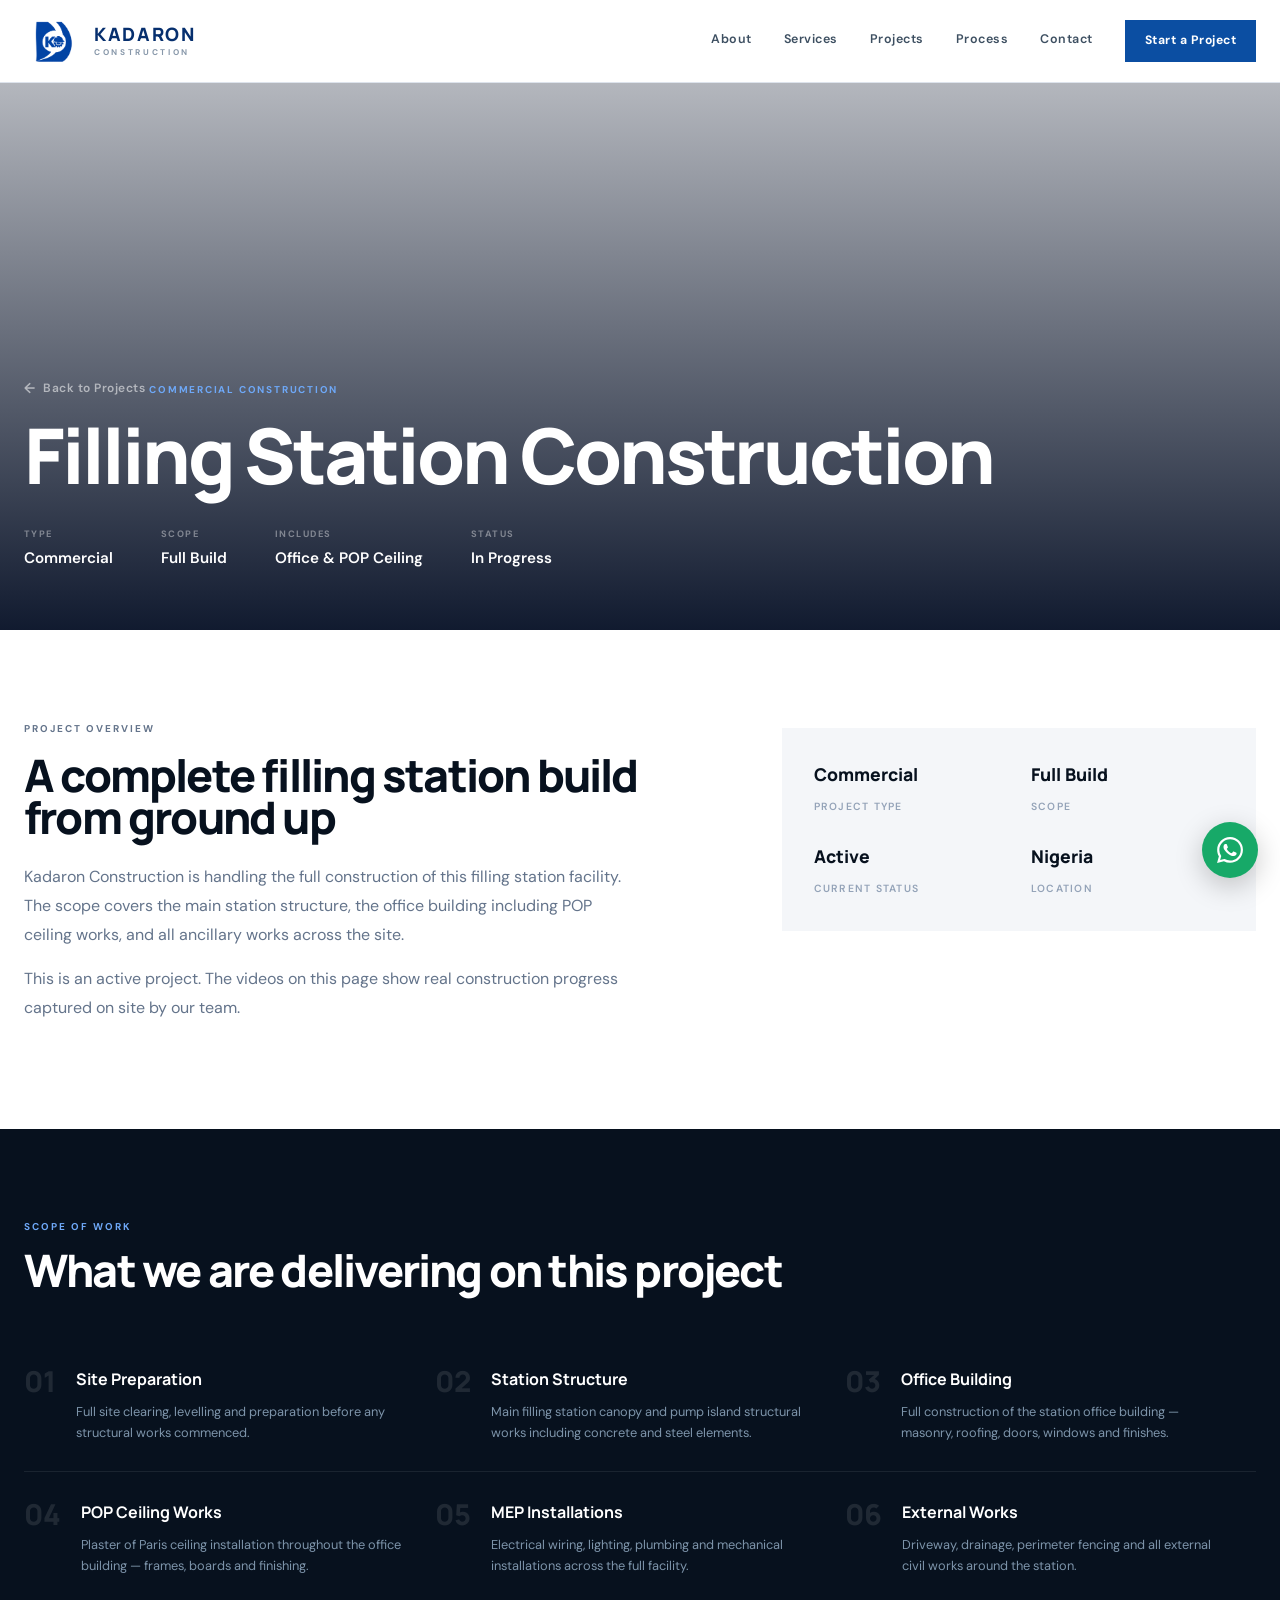
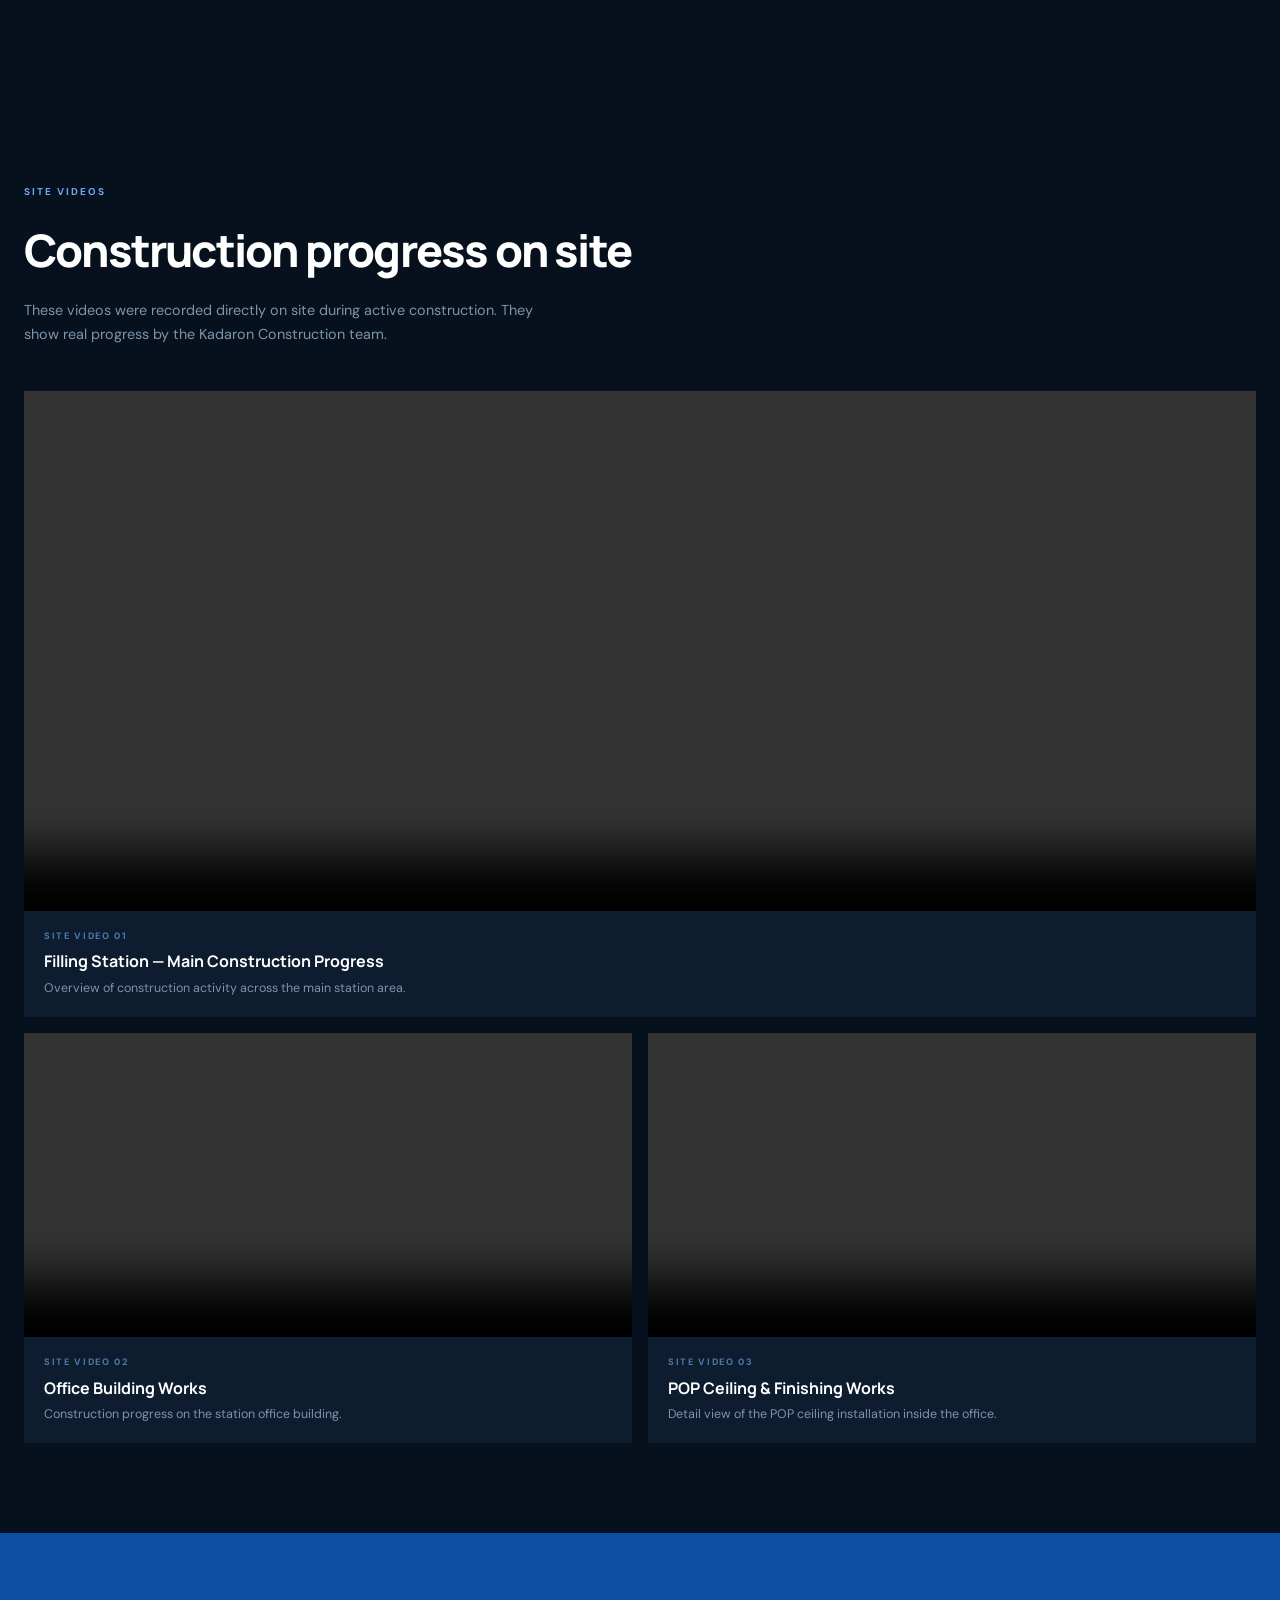
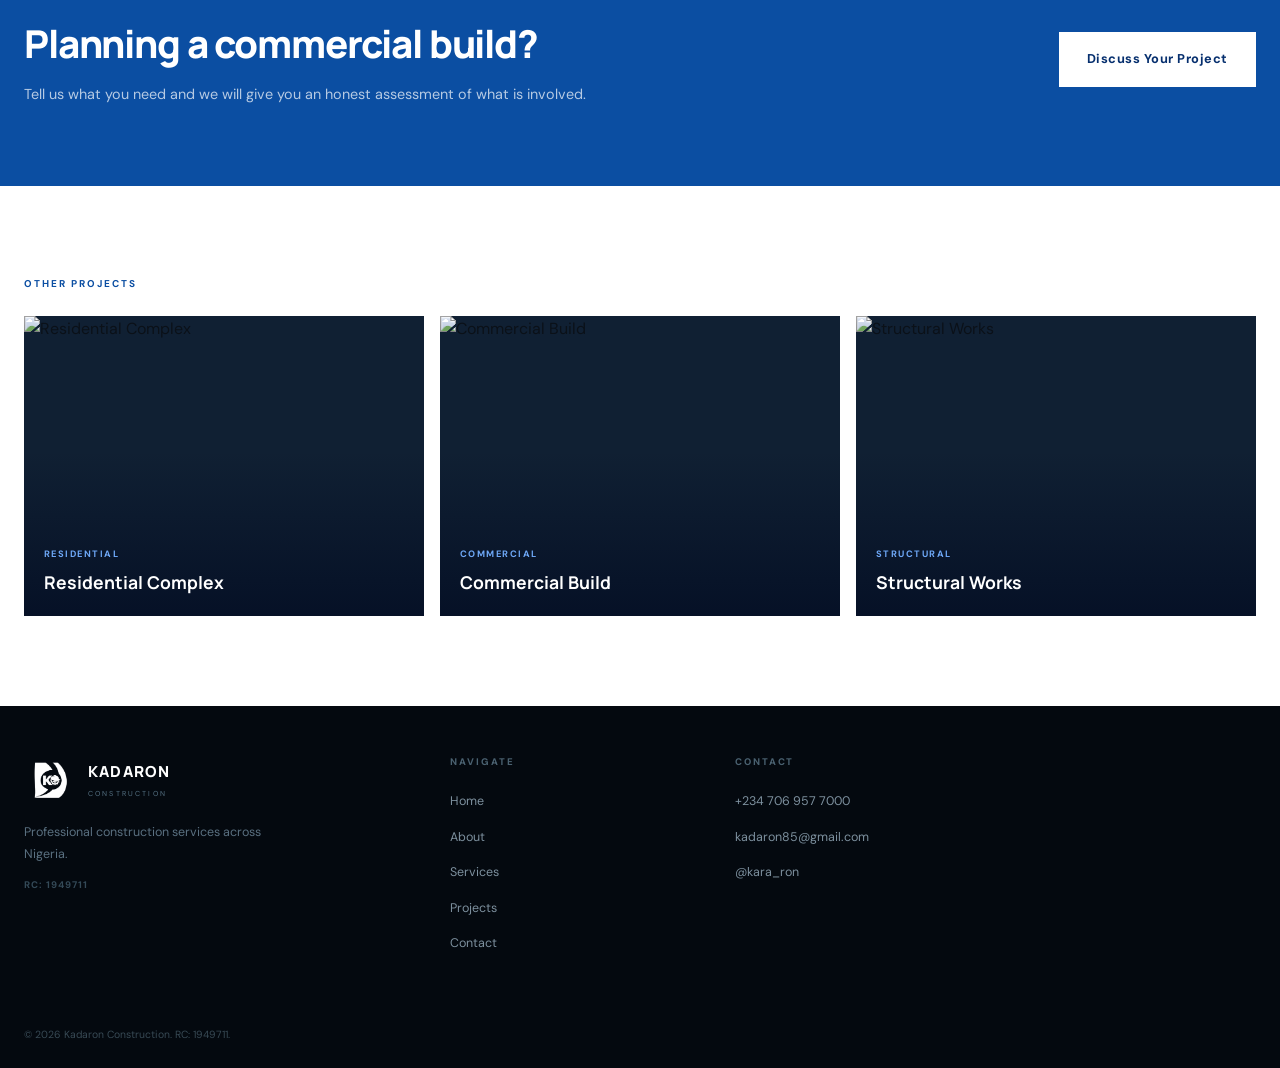
==== project-filling-station.html @ 8bddf867 "Add filling station project page with video gallery" ====
<!DOCTYPE html>
<html lang="en">
<head>
  <meta charset="utf-8">
  <meta name="viewport" content="width=device-width,initial-scale=1">
  <title>Filling Station Construction | Kadaron Construction</title>
  <meta name="description" content="Filling station construction project by Kadaron Construction — POP ceiling, office building and station works in Nigeria.">
  <link rel="icon" href="assets/images/kadaron-logo-tight.png" type="image/png">
  <link rel="preconnect" href="https://fonts.googleapis.com">
  <link rel="preconnect" href="https://fonts.gstatic.com" crossorigin>
  <link href="https://fonts.googleapis.com/css2?family=DM+Sans:wght@400;500;600;700&family=Manrope:wght@500;600;700;800&display=swap" rel="stylesheet">
  <link rel="stylesheet" href="css/style.css">
  <link rel="stylesheet" href="css/project.css">
  <style>
    /* Video grid */
    .video-section{padding:90px 0;background:#07111e}
    .video-section__title{font-family:"Manrope",sans-serif;font-size:clamp(2rem,3.5vw,3rem);font-weight:800;letter-spacing:-.04em;color:#fff;margin-bottom:12px}
    .video-section__sub{color:#7d94aa;font-size:.9rem;line-height:1.7;margin-bottom:44px;max-width:52ch}
    .video-grid{display:grid;grid-template-columns:1fr 1fr;gap:16px}
    .video-card{background:#0d1c2e;overflow:hidden}
    .video-card--featured{grid-column:1/-1}
    .video-card video{width:100%;display:block;max-height:520px;object-fit:cover;background:#000}
    .video-card__info{padding:18px 20px}
    .video-card__num{font-size:.58rem;font-weight:700;letter-spacing:.18em;color:#4f7aad;text-transform:uppercase;margin-bottom:6px}
    .video-card__title{font-family:"Manrope",sans-serif;font-size:1rem;font-weight:700;color:#fff}
    .video-card__desc{font-size:.78rem;color:#7d94aa;margin-top:4px;line-height:1.6}
    @media(max-width:768px){
      .video-grid{grid-template-columns:1fr}
      .video-card--featured{grid-column:auto}
    }
  </style>
</head>
<body>

<header class="site-header" id="siteHeader">
  <nav class="nav shell">
    <a class="brand" href="index.html" aria-label="Kadaron Construction home">
      <img src="assets/images/kadaron-logo-tight.png" alt="Kadaron Construction" class="brand__mark">
      <div class="brand__text">
        <span class="brand__name">KADARON</span>
        <span class="brand__sub">Construction</span>
      </div>
    </a>
    <div class="nav__links">
      <a href="index.html#about">About</a>
      <a href="index.html#services">Services</a>
      <a href="index.html#projects">Projects</a>
      <a href="index.html#process">Process</a>
      <a href="index.html#contact">Contact</a>
    </div>
    <a class="nav__cta" href="index.html#contact">Start a Project</a>
    <button class="hamburger" id="hamburger" aria-label="Open menu" aria-expanded="false" aria-controls="mobileNav">
      <span></span><span></span><span></span>
    </button>
  </nav>
</header>

<nav class="mobile-nav" id="mobileNav" aria-hidden="true">
  <a href="index.html#about">About</a>
  <a href="index.html#services">Services</a>
  <a href="index.html#projects">Projects</a>
  <a href="index.html#process">Process</a>
  <a href="index.html#contact">Contact</a>
  <a href="index.html#contact">Start a Project</a>
</nav>

<main>

  <!-- HERO -->
  <section class="proj-hero">
    <div class="proj-hero__bg">
      <video autoplay muted loop playsinline style="width:100%;height:100%;object-fit:cover">
        <source src="assets/videos/filling-station-1.mp4" type="video/mp4">
      </video>
      <div class="proj-hero__overlay"></div>
    </div>
    <div class="shell proj-hero__content">
      <a href="index.html#projects" class="proj-back">Back to Projects</a>
      <span class="proj-cat">Commercial Construction</span>
      <h1>Filling Station Construction</h1>
      <div class="proj-meta">
        <div><span>Type</span><strong>Commercial</strong></div>
        <div><span>Scope</span><strong>Full Build</strong></div>
        <div><span>Includes</span><strong>Office & POP Ceiling</strong></div>
        <div><span>Status</span><strong>In Progress</strong></div>
      </div>
    </div>
  </section>

  <!-- OVERVIEW -->
  <section class="proj-section">
    <div class="shell proj-overview">
      <div class="proj-overview__text">
        <p class="proj-label">Project Overview</p>
        <h2>A complete filling station build from ground up</h2>
        <p>Kadaron Construction is handling the full construction of this filling station facility. The scope covers the main station structure, the office building including POP ceiling works, and all ancillary works across the site.</p>
        <p>This is an active project. The videos on this page show real construction progress captured on site by our team.</p>
      </div>
      <div class="proj-overview__stats">
        <div class="proj-stat"><strong>Commercial</strong><span>Project Type</span></div>
        <div class="proj-stat"><strong>Full Build</strong><span>Scope</span></div>
        <div class="proj-stat"><strong>Active</strong><span>Current Status</span></div>
        <div class="proj-stat"><strong>Nigeria</strong><span>Location</span></div>
      </div>
    </div>
  </section>

  <!-- SCOPE -->
  <section class="proj-section proj-section--dark">
    <div class="shell">
      <p class="proj-label proj-label--light">Scope of Work</p>
      <h2 class="proj-scope__title">What we are delivering on this project</h2>
      <div class="proj-scope__grid">
        <div class="proj-scope__item">
          <span>01</span>
          <div>
            <h3>Site Preparation</h3>
            <p>Full site clearing, levelling and preparation before any structural works commenced.</p>
          </div>
        </div>
        <div class="proj-scope__item">
          <span>02</span>
          <div>
            <h3>Station Structure</h3>
            <p>Main filling station canopy and pump island structural works including concrete and steel elements.</p>
          </div>
        </div>
        <div class="proj-scope__item">
          <span>03</span>
          <div>
            <h3>Office Building</h3>
            <p>Full construction of the station office building — masonry, roofing, doors, windows and finishes.</p>
          </div>
        </div>
        <div class="proj-scope__item">
          <span>04</span>
          <div>
            <h3>POP Ceiling Works</h3>
            <p>Plaster of Paris ceiling installation throughout the office building — frames, boards and finishing.</p>
          </div>
        </div>
        <div class="proj-scope__item">
          <span>05</span>
          <div>
            <h3>MEP Installations</h3>
            <p>Electrical wiring, lighting, plumbing and mechanical installations across the full facility.</p>
          </div>
        </div>
        <div class="proj-scope__item">
          <span>06</span>
          <div>
            <h3>External Works</h3>
            <p>Driveway, drainage, perimeter fencing and all external civil works around the station.</p>
          </div>
        </div>
      </div>
    </div>
  </section>

  <!-- VIDEOS -->
  <section class="video-section">
    <div class="shell">
      <p class="proj-label proj-label--light">Site Videos</p>
      <h2 class="video-section__title">Construction progress on site</h2>
      <p class="video-section__sub">These videos were recorded directly on site during active construction. They show real progress by the Kadaron Construction team.</p>
      <div class="video-grid">

        <!-- VIDEO 1 — Featured -->
        <div class="video-card video-card--featured">
          <video controls preload="metadata" poster="">
            <source src="assets/videos/filling-station-2.mp4" type="video/mp4">
            Your browser does not support video playback.
          </video>
          <div class="video-card__info">
            <div class="video-card__num">Site Video 01</div>
            <div class="video-card__title">Filling Station — Main Construction Progress</div>
            <div class="video-card__desc">Overview of construction activity across the main station area.</div>
          </div>
        </div>

        <!-- VIDEO 2 -->
        <div class="video-card">
          <video controls preload="metadata">
            <source src="assets/videos/filling-station-3.mp4" type="video/mp4">
            Your browser does not support video playback.
          </video>
          <div class="video-card__info">
            <div class="video-card__num">Site Video 02</div>
            <div class="video-card__title">Office Building Works</div>
            <div class="video-card__desc">Construction progress on the station office building.</div>
          </div>
        </div>

        <!-- VIDEO 3 -->
        <div class="video-card">
          <video controls preload="metadata">
            <source src="assets/videos/filling-station-1.mp4" type="video/mp4">
            Your browser does not support video playback.
          </video>
          <div class="video-card__info">
            <div class="video-card__num">Site Video 03</div>
            <div class="video-card__title">POP Ceiling & Finishing Works</div>
            <div class="video-card__desc">Detail view of the POP ceiling installation inside the office.</div>
          </div>
        </div>

      </div>
    </div>
  </section>

  <!-- CTA -->
  <section class="proj-cta">
    <div class="shell proj-cta__inner">
      <div>
        <h2>Planning a commercial build?</h2>
        <p>Tell us what you need and we will give you an honest assessment of what is involved.</p>
      </div>
      <a href="index.html#contact" class="btn-primary">Discuss Your Project</a>
    </div>
  </section>

  <!-- OTHER PROJECTS -->
  <section class="proj-section">
    <div class="shell">
      <p class="proj-label">Other Projects</p>
      <div class="proj-other">
        <a href="project-residential.html" class="proj-other__card">
          <img src="https://images.unsplash.com/photo-1580587771525-78b9dba3b914?auto=format&fit=crop&w=600&q=80" alt="Residential Complex">
          <div class="proj-other__info"><span>Residential</span><h3>Residential Complex</h3></div>
        </a>
        <a href="project-commercial.html" class="proj-other__card">
          <img src="https://images.unsplash.com/photo-1486325212027-8081e485255e?auto=format&fit=crop&w=600&q=80" alt="Commercial Build">
          <div class="proj-other__info"><span>Commercial</span><h3>Commercial Build</h3></div>
        </a>
        <a href="project-structural.html" class="proj-other__card">
          <img src="https://images.unsplash.com/photo-1558618666-fcd25c85cd64?auto=format&fit=crop&w=600&q=80" alt="Structural Works">
          <div class="proj-other__info"><span>Structural</span><h3>Structural Works</h3></div>
        </a>
      </div>
    </div>
  </section>

</main>

<footer class="footer">
  <div class="shell">
    <div class="footer__grid">
      <div>
        <div class="footer__brand">
          <img src="assets/images/kadaron-logo-tight.png" alt="Kadaron Construction">
          <div><div class="footer__brand-name">KADARON</div><div class="footer__brand-sub">Construction</div></div>
        </div>
        <p class="footer__desc">Professional construction services across Nigeria.</p>
        <p class="footer__reg">RC: 1949711</p>
      </div>
      <div class="footer__col"><h4>Navigate</h4><ul>
        <li><a href="index.html">Home</a></li>
        <li><a href="index.html#about">About</a></li>
        <li><a href="index.html#services">Services</a></li>
        <li><a href="index.html#projects">Projects</a></li>
        <li><a href="index.html#contact">Contact</a></li>
      </ul></div>
      <div class="footer__col"><h4>Contact</h4><ul>
        <li><a href="tel:+2347069577000">+234 706 957 7000</a></li>
        <li><a href="mailto:kadaron85@gmail.com">kadaron85@gmail.com</a></li>
        <li><a href="https://instagram.com/kara_ron" target="_blank" rel="noopener">@kara_ron</a></li>
      </ul></div>
    </div>
    <div class="footer__bottom">
      <p class="footer__copy">© <span id="yr"></span> Kadaron Construction. RC: 1949711.</p>
    </div>
  </div>
</footer>

<a class="wa-btn" href="https://wa.me/2347069577000" target="_blank" rel="noopener" aria-label="Chat on WhatsApp">
  <svg viewBox="0 0 24 24" xmlns="http://www.w3.org/2000/svg"><path d="M17.472 14.382c-.297-.149-1.758-.867-2.03-.967-.273-.099-.471-.148-.67.15-.197.297-.767.966-.94 1.164-.173.199-.347.223-.644.075-.297-.15-1.255-.463-2.39-1.475-.883-.788-1.48-1.761-1.653-2.059-.173-.297-.018-.458.13-.606.134-.133.298-.347.446-.52.149-.174.198-.298.298-.497.099-.198.05-.371-.025-.52-.075-.149-.669-1.612-.916-2.207-.242-.579-.487-.5-.669-.51-.173-.008-.371-.01-.57-.01-.198 0-.52.074-.792.372-.272.297-1.04 1.016-1.04 2.479 0 1.462 1.065 2.875 1.213 3.074.149.198 2.096 3.2 5.077 4.487.709.306 1.262.489 1.694.625.712.227 1.36.195 1.871.118.571-.085 1.758-.719 2.006-1.413.248-.694.248-1.289.173-1.413-.074-.124-.272-.198-.57-.347m-5.421 7.403h-.004a9.87 9.87 0 01-5.031-1.378l-.361-.214-3.741.982.998-3.648-.235-.374a9.86 9.86 0 01-1.51-5.26c.001-5.45 4.436-9.884 9.888-9.884 2.64 0 5.122 1.03 6.988 2.898a9.825 9.825 0 012.893 6.994c-.003 5.45-4.437 9.884-9.885 9.884m8.413-18.297A11.815 11.815 0 0012.05 0C5.495 0 .16 5.335.157 11.892c0 2.096.547 4.142 1.588 5.945L.057 24l6.305-1.654a11.882 11.882 0 005.683 1.448h.005c6.554 0 11.89-5.335 11.893-11.893a11.821 11.821 0 00-3.48-8.413Z"/></svg>
</a>

<script src="js/main.js"></script>
</body>
</html>
---- css/style.css ----
/* KADARON CONSTRUCTION — PREMIUM REDESIGN */
:root{
  --blue:#0b4ea2;--blue-dk:#062f6e;--blue-lt:#e8f0fc;
  --ink:#07111e;--white:#fff;--paper:#f4f6f9;--muted:#64748b;
  --line:#dde3ec;--max:1280px;--ease:cubic-bezier(.16,1,.3,1)
}
*{box-sizing:border-box;margin:0;padding:0}
html{scroll-behavior:smooth;font-size:16px}
body{background:var(--white);color:var(--ink);font-family:"DM Sans",system-ui,sans-serif;line-height:1.6;overflow-x:hidden}
body.menu-open{overflow:hidden}
a{color:inherit;text-decoration:none}
img{display:block;max-width:100%;height:auto}
button{cursor:pointer;border:0;background:none;font:inherit}
.shell{width:min(calc(100% - 48px),var(--max));margin-inline:auto}

/* SKIP LINK */
.skip-link{position:fixed;left:16px;top:-60px;background:var(--blue);color:#fff;padding:10px 16px;z-index:999;font-size:.8rem;font-weight:700}
.skip-link:focus{top:16px}

/* ═══════════════════════════════════════════
   NAV — always solid white, never transparent
═══════════════════════════════════════════ */
.site-header{position:fixed;inset:0 0 auto;z-index:100;background:#fff;border-bottom:1px solid var(--line);transition:box-shadow .3s}
.site-header.scrolled{box-shadow:0 4px 24px rgba(7,17,30,.1);border-bottom-color:transparent}
.nav{height:82px;display:flex;align-items:center;justify-content:space-between;gap:32px}
.brand{display:flex;align-items:center;gap:12px;flex-shrink:0}
.brand__mark{width:58px;height:58px;object-fit:contain;flex-shrink:0;display:block}
.brand__text{display:flex;flex-direction:column;line-height:1}
.brand__name{font-family:"Manrope",sans-serif;font-weight:800;font-size:1.15rem;letter-spacing:.09em;color:#062f6e}
.brand__sub{font-size:.52rem;font-weight:700;letter-spacing:.32em;color:#8898aa;margin-top:5px;text-transform:uppercase}
.nav__links{display:flex;align-items:center;gap:32px;margin-left:auto}
.nav__links a{font-size:.78rem;font-weight:600;letter-spacing:.04em;color:#3d4f61;transition:.2s;position:relative;padding-bottom:2px}
.nav__links a::after{content:'';position:absolute;bottom:-1px;left:0;right:0;height:2px;background:var(--blue);transform:scaleX(0);transform-origin:left;transition:.25s}
.nav__links a:hover{color:var(--blue)}
.nav__links a:hover::after{transform:scaleX(1)}
.nav__cta{background:var(--blue);color:#fff;padding:11px 20px;font-size:.76rem;font-weight:700;letter-spacing:.04em;transition:.25s;flex-shrink:0;white-space:nowrap}
.nav__cta:hover{background:var(--blue-dk);transform:translateY(-2px)}
.hamburger{display:none;flex-direction:column;gap:5px;padding:6px}
.hamburger span{display:block;width:22px;height:2px;background:var(--ink);border-radius:2px;transition:.3s}
/* Mobile nav */
.mobile-nav{position:fixed;inset:76px 0 0;background:#fff;z-index:99;display:flex;flex-direction:column;padding:28px 24px;gap:0;transform:translateX(100%);transition:.4s var(--ease)}
.mobile-nav.open{transform:none}
.mobile-nav a{padding:18px 0;font-family:"Manrope",sans-serif;font-size:1.2rem;font-weight:700;color:var(--ink)}
.mobile-nav a:last-child{border:0;margin-top:24px;background:var(--blue);color:#fff;padding:16px;text-align:center;font-size:.9rem}

/* ═══════════════════════════════════════════
   HERO — full-bleed dark photo, dramatic
═══════════════════════════════════════════ */
.hero{position:relative;min-height:100svh;display:grid;align-items:center;overflow:hidden;padding-top:76px}
.hero__bg{position:absolute;inset:0;z-index:0}
.hero__bg img{width:100%;height:100%;object-fit:cover;object-position:center 30%}
.hero__bg::after{content:'';position:absolute;inset:0;background:linear-gradient(105deg,rgba(4,14,36,.88) 0%,rgba(4,14,36,.7) 45%,rgba(4,14,36,.35) 100%)}
.hero__content{position:relative;z-index:2;display:grid;grid-template-columns:1fr 420px;gap:60px;align-items:center;padding:60px 0 70px}
.hero__tag{margin-bottom:28px}

.hero__tag em{font-style:normal;font-size:.65rem;font-weight:700;letter-spacing:.2em;color:rgba(255,255,255,.55);text-transform:uppercase}
.hero h1{font-family:"Manrope",sans-serif;font-size:clamp(3.6rem,6.5vw,7rem);font-weight:800;line-height:.9;letter-spacing:-.04em;color:#fff;margin-bottom:28px}
.hero h1 em{font-style:normal;color:#6ea8f7}
.hero__lead{font-size:1.05rem;line-height:1.75;color:rgba(255,255,255,.72);max-width:520px;margin-bottom:40px}
.hero__btns{display:flex;align-items:center;gap:20px;flex-wrap:wrap}
.btn-primary{display:inline-flex;align-items:center;gap:12px;background:var(--blue);color:#fff;padding:15px 26px;font-size:.8rem;font-weight:700;letter-spacing:.04em;transition:.25s}
.btn-primary:hover{background:var(--blue-dk);transform:translateY(-2px)}
.btn-ghost{display:inline-flex;align-items:center;gap:10px;color:rgba(255,255,255,.8);font-size:.78rem;font-weight:600;padding-bottom:3px;border-bottom:1px solid rgba(255,255,255,.3);transition:.25s}
.btn-ghost:hover{color:#fff;border-color:#fff}
/* Hero card */
.hero__card{background:rgba(255,255,255,.06);backdrop-filter:blur(14px);border:1px solid rgba(255,255,255,.14);padding:36px}
.hero__card-label{font-size:.6rem;font-weight:700;letter-spacing:.2em;color:rgba(255,255,255,.45);text-transform:uppercase;margin-bottom:20px}
.hero__stats{display:grid;grid-template-columns:1fr 1fr;gap:28px}
.hero__stat{border-top:1px solid rgba(255,255,255,.15);padding-top:16px}
.hero__stat strong{display:block;font-family:"Manrope",sans-serif;font-size:2.2rem;font-weight:800;color:#fff;line-height:1;letter-spacing:-.03em}
.hero__stat span{display:block;font-size:.65rem;font-weight:600;letter-spacing:.1em;color:rgba(255,255,255,.45);text-transform:uppercase;margin-top:6px}
.hero__stat-note{grid-column:1/-1;border-top:1px solid rgba(255,255,255,.12);padding-top:18px;margin-top:4px}
.hero__stat-note p{font-size:.75rem;color:rgba(255,255,255,.55);line-height:1.6}
.hero__stat-note strong{color:rgba(255,255,255,.85)}
/* Scroll indicator */
.hero__scroll{position:absolute;bottom:32px;left:50%;transform:translateX(-50%);display:flex;flex-direction:column;align-items:center;gap:8px;z-index:2}
.hero__scroll span{font-size:.55rem;font-weight:700;letter-spacing:.2em;color:rgba(255,255,255,.35);text-transform:uppercase}
.hero__scroll-line{width:1px;height:52px;background:linear-gradient(to bottom,rgba(255,255,255,.4),transparent);animation:pulse 2s ease-in-out infinite}
@keyframes pulse{0%,100%{opacity:.3;transform:scaleY(1)}50%{opacity:1;transform:scaleY(1.1)}}

/* ═══════════════════════════════════════════
   TICKER BAND
═══════════════════════════════════════════ */
.ticker{background:var(--blue);overflow:hidden;padding:14px 0}
.ticker__inner{display:flex;gap:0;white-space:nowrap;animation:ticker 22s linear infinite}
.ticker__inner span{display:inline-flex;align-items:center;gap:40px;padding-right:40px;font-size:.7rem;font-weight:700;letter-spacing:.14em;color:rgba(255,255,255,.75);text-transform:uppercase}
.ticker__inner span em{font-style:normal;color:rgba(255,255,255,.35)}
@keyframes ticker{0%{transform:translateX(0)}100%{transform:translateX(-50%)}}

/* ═══════════════════════════════════════════
   ABOUT
═══════════════════════════════════════════ */
.about{padding:110px 0;background:#fff}
.about__grid{display:grid;grid-template-columns:1fr 1fr;gap:80px;align-items:center}
.about__imgs{position:relative;height:580px}
.about__img-main{position:absolute;top:0;left:0;width:72%;height:88%;object-fit:cover}
.about__img-accent{position:absolute;bottom:0;right:0;width:52%;height:52%;object-fit:cover;border:6px solid #fff}
.about__rc{position:absolute;top:50%;left:55%;transform:translate(-50%,-50%);background:var(--blue);color:#fff;padding:18px 22px;text-align:center}
.about__rc small{display:block;font-size:.5rem;letter-spacing:.2em;opacity:.65;text-transform:uppercase;font-weight:700}
.about__rc strong{display:block;font-family:"Manrope",sans-serif;font-size:1.4rem;font-weight:800;letter-spacing:.05em;margin-top:4px}
.label{display:inline-block;font-size:.65rem;font-weight:700;letter-spacing:.18em;text-transform:uppercase;color:var(--blue);margin-bottom:18px}

.about h2{font-family:"Manrope",sans-serif;font-size:clamp(2.4rem,3.8vw,3.8rem);font-weight:800;line-height:.95;letter-spacing:-.03em;color:var(--ink);margin-bottom:24px}
.about p{color:var(--muted);line-height:1.8;margin-bottom:16px;max-width:52ch}
.about p strong{color:var(--ink)}
.link-arrow{display:inline-flex;align-items:center;gap:10px;font-size:.8rem;font-weight:700;color:var(--blue);margin-top:14px;transition:.25s}
.link-arrow span{transition:.25s}
.link-arrow:hover span{transform:translateX(4px)}

/* ═══════════════════════════════════════════
   SERVICES — dark, bold
═══════════════════════════════════════════ */
.services{background:var(--ink);padding:110px 0;color:#fff}
.services__head{display:grid;grid-template-columns:1fr auto;align-items:end;margin-bottom:54px;gap:40px}
.services h2{font-family:"Manrope",sans-serif;font-size:clamp(2.6rem,4.5vw,4.5rem);font-weight:800;line-height:.92;letter-spacing:-.04em;color:#fff;margin-top:16px}
.services__sub{color:#8fa4be;max-width:320px;font-size:.85rem;line-height:1.7;text-align:right}
.svc-list{}
.svc-row{display:grid;grid-template-columns:52px 1fr 1.2fr;align-items:center;gap:28px;padding:26px 0;border-bottom:1px solid rgba(255,255,255,.08);transition:.3s;cursor:default}
.svc-row:hover{padding-left:16px;background:linear-gradient(90deg,rgba(11,78,162,.18),transparent)}
.svc-num{font-size:.65rem;color:#4f7aad;font-weight:800;letter-spacing:.1em}
.svc-row h3{font-family:"Manrope",sans-serif;font-size:clamp(1.15rem,1.8vw,1.5rem);font-weight:700;color:#fff;margin:0}
.svc-row p{font-size:.8rem;color:#7d94aa;margin:0;line-height:1.6;max-width:400px}
.svc-arrow{font-size:1.1rem;color:#3a65a0;text-align:right;transition:.3s}
.svc-row:hover .svc-arrow{color:#6ea8f7;transform:translate(3px,-3px)}

/* ═══════════════════════════════════════════
   PROJECTS — image grid, dramatic
═══════════════════════════════════════════ */
.projects{padding:110px 0;background:var(--paper)}
.projects__head{display:flex;justify-content:space-between;align-items:flex-end;margin-bottom:44px;gap:40px}
.projects h2{font-family:"Manrope",sans-serif;font-size:clamp(2.4rem,4vw,4rem);font-weight:800;line-height:.95;letter-spacing:-.04em;color:var(--ink)}

.proj-grid{display:grid;grid-template-columns:1.5fr 1fr 1fr;grid-template-rows:300px 280px;gap:14px}
.proj{position:relative;overflow:hidden;background:#102033;cursor:pointer}
.proj--tall{grid-row:1/3}
.proj img{position:absolute;inset:0;width:100%;height:100%;object-fit:cover;transition:.65s var(--ease);filter:saturate(.6)}
.proj:hover img{transform:scale(1.07);filter:saturate(.9)}
.proj::after{content:'';position:absolute;inset:0;background:linear-gradient(180deg,transparent 30%,rgba(4,14,36,.88) 100%)}
.proj__meta{position:absolute;z-index:2;left:22px;right:22px;bottom:22px}
.proj__cat{font-size:.58rem;font-weight:700;letter-spacing:.18em;text-transform:uppercase;color:#6fa5e8;margin-bottom:8px}
.proj__title{font-family:"Manrope",sans-serif;font-size:1.15rem;font-weight:700;color:#fff;line-height:1.2}
.proj__cta{display:inline-block;font-size:.65rem;font-weight:700;color:rgba(255,255,255,.5);margin-top:10px;transition:.25s;border-bottom:1px solid rgba(255,255,255,.2);padding-bottom:2px}
.proj:hover .proj__cta{color:#fff;border-color:rgba(255,255,255,.6)}


/* ═══════════════════════════════════════════
   STATEMENT BREAK — full bleed
═══════════════════════════════════════════ */
.statement{position:relative;padding:130px 0;overflow:hidden}
.statement__bg{position:absolute;inset:0;z-index:0}
.statement__bg img{width:100%;height:100%;object-fit:cover}
.statement__bg::after{content:'';position:absolute;inset:0;background:rgba(5,14,34,.82)}
.statement__content{position:relative;z-index:2;display:grid;grid-template-columns:1fr auto;align-items:center;gap:60px}
.statement h2{font-family:"Manrope",sans-serif;font-size:clamp(3rem,6vw,6.5rem);font-weight:800;line-height:.88;letter-spacing:-.05em;color:#fff}
.statement h2 em{font-style:normal;color:#6ea8f7}
.statement__right{display:flex;flex-direction:column;align-items:flex-end;gap:24px;max-width:360px;text-align:right}
.statement__right p{color:rgba(255,255,255,.65);font-size:.9rem;line-height:1.8}
.btn-white{display:inline-flex;align-items:center;gap:10px;background:#fff;color:var(--blue-dk);padding:14px 24px;font-size:.78rem;font-weight:700;letter-spacing:.04em;transition:.25s}
.btn-white:hover{background:#e8f0fc;transform:translateY(-2px)}

/* ═══════════════════════════════════════════
   PROCESS
═══════════════════════════════════════════ */
.process{padding:110px 0;background:#fff}
.process__grid{display:grid;grid-template-columns:.85fr 1.15fr;gap:90px;align-items:start}
.process__intro{position:sticky;top:110px}
.process h2{font-family:"Manrope",sans-serif;font-size:clamp(2.5rem,4vw,4rem);font-weight:800;line-height:.93;letter-spacing:-.04em;color:var(--ink);margin:16px 0 22px}
.process__intro p{color:var(--muted);line-height:1.8;max-width:40ch}
.steps{list-style:none;}
.step{display:grid;grid-template-columns:56px 1fr;gap:18px;padding:28px 0;transition:.25s}
.step:hover{background:var(--paper);padding-left:12px;padding-right:12px}
.step__num{font-family:"Manrope",sans-serif;font-size:2.4rem;font-weight:800;color:#dde6f0;line-height:1;transition:.25s}
.step:hover .step__num{color:var(--blue)}
.step h3{font-family:"Manrope",sans-serif;font-size:1.05rem;font-weight:700;color:var(--ink);margin:4px 0 8px}
.step p{font-size:.82rem;color:var(--muted);line-height:1.7;margin:0}

/* ═══════════════════════════════════════════
   WHY — side by side grid
═══════════════════════════════════════════ */
.why{padding:110px 0;background:var(--paper)}
.why__grid{display:grid;grid-template-columns:.9fr 1.1fr;gap:80px;align-items:start}
.why h2{font-family:"Manrope",sans-serif;font-size:clamp(2.4rem,3.8vw,3.8rem);font-weight:800;line-height:.93;letter-spacing:-.04em;color:var(--ink);margin:16px 0 22px}
.why__intro p{color:var(--muted);line-height:1.8;max-width:42ch;margin-bottom:28px}
.why__items{display:grid;grid-template-columns:1fr 1fr}
.why__item{padding:24px 22px;transition:.2s}
.why__item:hover{background:#fff}
.why__item strong{display:block;font-family:"Manrope",sans-serif;font-size:.95rem;font-weight:700;color:var(--ink);margin-bottom:8px}
.why__item p{font-size:.78rem;color:var(--muted);line-height:1.65;margin:0}

/* ═══════════════════════════════════════════
   CONTACT — dark
═══════════════════════════════════════════ */
.contact{padding:110px 0;background:#07111e;color:#fff}
.contact__grid{display:grid;grid-template-columns:1fr 1fr;gap:80px;align-items:start}
.contact h2{font-family:"Manrope",sans-serif;font-size:clamp(2.8rem,4.5vw,4.5rem);font-weight:800;line-height:.9;letter-spacing:-.05em;color:#fff;margin:16px 0 22px}
.contact__lead{color:#8fa4be;line-height:1.8;max-width:44ch;margin-bottom:36px;font-size:.9rem}
.contact__info{display:flex;flex-direction:column;gap:18px}
.c-item{display:flex;align-items:flex-start;gap:16px}
.c-item__icon{width:40px;height:40px;background:rgba(11,78,162,.25);display:grid;place-items:center;flex-shrink:0;color:#6ea8f7;font-size:1.1rem}
.c-item__label{font-size:.58rem;font-weight:700;letter-spacing:.15em;color:#4f6880;text-transform:uppercase;margin-bottom:4px}
.c-item__val{font-size:.9rem;font-weight:600;color:#fff}
a.c-item__val:hover{color:#6ea8f7}
/* Form */
.contact-form{background:#fff;color:var(--ink);padding:38px}
.form-hd{display:flex;justify-content:space-between;align-items:center;padding-bottom:16px;margin-bottom:26px}
.form-hd span{font-size:.65rem;font-weight:800;letter-spacing:.16em;color:var(--blue);text-transform:uppercase}
.form-hd small{font-size:.62rem;color:#94a3b8}
.form-row{display:grid;grid-template-columns:1fr 1fr;gap:0 24px}
.field{display:flex;flex-direction:column;margin-bottom:20px}
.field label{font-size:.65rem;font-weight:700;letter-spacing:.1em;color:#5a6a7a;text-transform:uppercase;margin-bottom:8px}
.field input,.field select,.field textarea{border:1px solid #dde3ec;padding:10px 12px;font:inherit;font-size:.9rem;color:var(--ink);background:#fafbfc;outline:0;transition:.25s;border-radius:4px}
.field input:focus,.field select:focus,.field textarea:focus{border-color:var(--blue);box-shadow:0 0 0 3px rgba(11,78,162,.1)}
.field textarea{resize:vertical;min-height:100px}
.field select{appearance:none;cursor:pointer}
.form-submit{width:100%;background:var(--blue);color:#fff;padding:16px;font-size:.82rem;font-weight:700;letter-spacing:.06em;text-transform:uppercase;transition:.25s;border:0;cursor:pointer;margin-top:6px}
.form-submit:hover{background:var(--blue-dk);transform:translateY(-1px)}
.form-success{display:none;text-align:center;padding:28px;font-size:.88rem;color:var(--blue);font-weight:600;background:var(--blue-lt);margin-top:12px}

/* ═══════════════════════════════════════════
   FOOTER
═══════════════════════════════════════════ */
.footer{background:#04090f;color:#d4dce6;padding:48px 0 24px}
.footer__grid{display:grid;grid-template-columns:1.6fr 1fr 1fr 1fr;gap:48px;padding-bottom:40px}
.footer__brand{display:flex;align-items:center;gap:12px;margin-bottom:16px}
.footer__brand img{width:52px;height:52px;object-fit:contain;filter:brightness(0) invert(1)}
.footer__brand-name{font-family:"Manrope",sans-serif;font-weight:800;font-size:.95rem;letter-spacing:.08em;color:#fff}
.footer__brand-sub{font-size:.45rem;letter-spacing:.3em;color:#547082;margin-top:3px;text-transform:uppercase}
.footer__desc{font-size:.78rem;color:#5a7080;line-height:1.75;max-width:30ch}
.footer__reg{font-size:.6rem;letter-spacing:.1em;color:#344a58;margin-top:12px;font-weight:700;text-transform:uppercase}
.footer__col h4{font-size:.6rem;font-weight:800;letter-spacing:.2em;text-transform:uppercase;color:#4a6170;margin-bottom:18px}
.footer__col ul{list-style:none}
.footer__col ul li{margin-bottom:10px}
.footer__col ul li a{font-size:.78rem;color:#7d909e;transition:.2s}
.footer__col ul li a:hover{color:#fff}
.footer__col ul li span{font-size:.78rem;color:#5a7080}
.footer__bottom{display:flex;justify-content:space-between;align-items:center;padding-top:22px;gap:16px;flex-wrap:wrap}
.footer__copy{font-size:.65rem;color:#384a55}
.footer__ceo{font-size:.62rem;color:#2e3d47}

/* WHATSAPP FLOAT */
.wa-btn{position:fixed;right:22px;bottom:22px;z-index:99;width:56px;height:56px;border-radius:50%;background:#17a968;color:#fff;display:grid;place-items:center;box-shadow:0 8px 28px rgba(0,0,0,.22);transition:.3s;font-size:.55rem;font-weight:800;letter-spacing:.04em}
.wa-btn:hover{transform:translateY(-4px);box-shadow:0 14px 36px rgba(0,0,0,.28)}
.wa-btn svg{width:26px;height:26px;fill:#fff}

/* REVEAL ANIMATION */
.reveal{opacity:0;transform:translateY(28px);transition:opacity .65s var(--ease),transform .65s var(--ease)}
.reveal.visible{opacity:1;transform:none}
@media(prefers-reduced-motion:reduce){.reveal{opacity:1;transform:none;transition:none}}

/* ═══════════════════════════════════════════
   RESPONSIVE
═══════════════════════════════════════════ */
@media(max-width:1024px){
  .hero__content{grid-template-columns:1fr;gap:48px}
  .hero__card{max-width:480px}
  .about__grid,.statement__content,.process__grid,.why__grid,.contact__grid{grid-template-columns:1fr;gap:48px}
  .about__imgs{height:420px}
  .services__head{grid-template-columns:1fr}
  .services__sub{text-align:left}
  .proj-grid{grid-template-columns:1fr 1fr;grid-template-rows:auto}
  .proj--tall{grid-row:auto}
  .footer__grid{grid-template-columns:1fr 1fr;gap:36px}
  .process__intro{position:static}
  .statement__content{grid-template-columns:1fr}
  .statement__right{align-items:flex-start;text-align:left}
}
@media(max-width:768px){
  .nav__links,.nav__cta{display:none}
  .hamburger{display:flex}
  .shell{width:min(calc(100% - 32px),var(--max))}
  .hero h1{font-size:clamp(3rem,14vw,5rem)}
  .hero__btns{flex-direction:column;align-items:flex-start;gap:14px}
  .svc-row{grid-template-columns:40px 1fr;gap:14px}
  .svc-row p{display:block}
  
  .proj-grid{grid-template-columns:1fr;grid-auto-rows:280px}
  .why__items{grid-template-columns:1fr}
  .form-row{grid-template-columns:1fr}
  .footer__grid{grid-template-columns:1fr}
  .footer__bottom{flex-direction:column;text-align:center}
  .about__imgs{height:300px}
  .about__img-main{width:80%;height:82%}
  .about__img-accent{width:58%;height:48%}
}
@media(max-width:480px){
  .hero{padding-top:76px}
  .hero__content{padding:40px 0 50px}
  .services{padding:80px 0}
  .about,.projects,.process,.why,.contact{padding:80px 0}
  .statement{padding:90px 0}
  .proj-grid{grid-auto-rows:240px}
  .contact-form{padding:24px}
  .hero__stats{grid-template-columns:1fr 1fr}
  .hero__stat strong{font-size:1.7rem}
}
---- css/project.css ----
/* PROJECT PAGE STYLES */

/* Hero */
.proj-hero{position:relative;min-height:70vh;display:flex;align-items:flex-end;padding-top:82px;overflow:hidden}
.proj-hero__bg{position:absolute;inset:0;z-index:0}
.proj-hero__bg img{width:100%;height:100%;object-fit:cover}
.proj-hero__overlay{position:absolute;inset:0;background:linear-gradient(to top,rgba(4,14,36,.95) 0%,rgba(4,14,36,.5) 60%,rgba(4,14,36,.2) 100%)}
.proj-hero__content{position:relative;z-index:2;padding-bottom:60px;padding-top:40px}
.proj-back{display:inline-flex;align-items:center;gap:8px;font-size:.75rem;font-weight:600;color:rgba(255,255,255,.55);margin-bottom:20px;transition:.2s;letter-spacing:.04em}
.proj-back::before{content:'←';font-size:.9rem}
.proj-back:hover{color:#fff}
.proj-cat{display:inline-block;font-size:.62rem;font-weight:700;letter-spacing:.18em;text-transform:uppercase;color:#6ea8f7;margin-bottom:14px}
.proj-hero__content h1{font-family:"Manrope",sans-serif;font-size:clamp(2.8rem,6vw,5.5rem);font-weight:800;line-height:.92;letter-spacing:-.04em;color:#fff;margin-bottom:36px}
.proj-meta{display:flex;gap:48px;flex-wrap:wrap}
.proj-meta div{display:flex;flex-direction:column;gap:4px}
.proj-meta span{font-size:.58rem;font-weight:700;letter-spacing:.16em;text-transform:uppercase;color:rgba(255,255,255,.4)}
.proj-meta strong{font-size:.95rem;font-weight:600;color:#fff}

/* Sections */
.proj-section{padding:90px 0;background:#fff}
.proj-section--dark{background:#07111e;color:#fff}
.proj-label{font-size:.62rem;font-weight:700;letter-spacing:.2em;text-transform:uppercase;color:#0b4ea2;margin-bottom:14px;display:block}
.proj-label--light{color:#6ea8f7}

/* Overview */
.proj-overview{display:grid;grid-template-columns:1fr .7fr;gap:80px;align-items:start}
.proj-overview__text h2{font-family:"Manrope",sans-serif;font-size:clamp(2rem,3.5vw,3rem);font-weight:800;line-height:.95;letter-spacing:-.04em;color:#07111e;margin-bottom:24px}
.proj-overview__text p{color:#64748b;line-height:1.8;margin-bottom:16px;max-width:56ch}
.proj-overview__stats{display:grid;grid-template-columns:1fr 1fr;gap:24px;background:#f4f6f9;padding:32px;margin-top:8px}
.proj-stat strong{display:block;font-family:"Manrope",sans-serif;font-size:1.1rem;font-weight:800;color:#07111e;margin-bottom:4px}
.proj-stat span{font-size:.65rem;font-weight:600;letter-spacing:.12em;text-transform:uppercase;color:#94a3b8}

/* Scope */
.proj-scope__title{font-family:"Manrope",sans-serif;font-size:clamp(2rem,3.5vw,3rem);font-weight:800;line-height:.95;letter-spacing:-.04em;color:#fff;margin-bottom:48px}
.proj-scope__grid{display:grid;grid-template-columns:1fr 1fr 1fr;gap:0}
.proj-scope__item{display:flex;gap:20px;padding:28px 28px 28px 0;border-bottom:1px solid rgba(255,255,255,.08)}
.proj-scope__item:nth-child(n+4){border-bottom:0}
.proj-scope__item span{font-family:"Manrope",sans-serif;font-size:1.8rem;font-weight:800;color:rgba(255,255,255,.1);flex-shrink:0;line-height:1}
.proj-scope__item h3{font-family:"Manrope",sans-serif;font-size:1rem;font-weight:700;color:#fff;margin-bottom:8px}
.proj-scope__item p{font-size:.8rem;color:#7d94aa;line-height:1.65;margin:0}

/* Gallery */
.proj-gallery__title{font-family:"Manrope",sans-serif;font-size:clamp(1.8rem,3vw,2.5rem);font-weight:800;letter-spacing:-.04em;color:#07111e;margin-bottom:32px}
.proj-gallery{display:grid;grid-template-rows:auto}
.proj-gallery__main img{width:100%;aspect-ratio:16/7;object-fit:cover;margin-bottom:12px}
.proj-gallery__grid{display:grid;grid-template-columns:repeat(4,1fr);gap:12px}
.proj-gallery__grid img{width:100%;aspect-ratio:4/3;object-fit:cover}

/* CTA */
.proj-cta{background:#0b4ea2;padding:80px 0}
.proj-cta__inner{display:flex;align-items:center;justify-content:space-between;gap:40px;flex-wrap:wrap}
.proj-cta__inner h2{font-family:"Manrope",sans-serif;font-size:clamp(1.8rem,3vw,2.5rem);font-weight:800;letter-spacing:-.03em;color:#fff;margin-bottom:8px}
.proj-cta__inner p{color:rgba(255,255,255,.7);font-size:.9rem;margin:0}
.proj-cta .btn-primary{background:#fff;color:#062f6e;border:2px solid #fff;white-space:nowrap;flex-shrink:0}
.proj-cta .btn-primary:hover{background:#e8f0fc}

/* Other projects */
.proj-other{display:grid;grid-template-columns:repeat(3,1fr);gap:16px;margin-top:24px}
.proj-other__card{display:block;position:relative;overflow:hidden;background:#102033}
.proj-other__card img{width:100%;aspect-ratio:4/3;object-fit:cover;transition:.5s;filter:saturate(.6)}
.proj-other__card:hover img{transform:scale(1.05);filter:saturate(.9)}
.proj-other__card::after{content:'';position:absolute;inset:0;background:linear-gradient(to top,rgba(4,14,36,.85),transparent 55%)}
.proj-other__info{position:absolute;z-index:2;left:20px;right:20px;bottom:20px}
.proj-other__info span{font-size:.58rem;font-weight:700;letter-spacing:.16em;text-transform:uppercase;color:#6ea8f7;display:block;margin-bottom:6px}
.proj-other__info h3{font-family:"Manrope",sans-serif;font-size:1.1rem;font-weight:700;color:#fff;margin:0}

/* Responsive */
@media(max-width:1024px){
  .proj-overview{grid-template-columns:1fr;gap:40px}
  .proj-scope__grid{grid-template-columns:1fr 1fr}
  .proj-scope__item:nth-child(n+4){border-bottom:1px solid rgba(255,255,255,.08)}
  .proj-scope__item:nth-child(n+5){border-bottom:0}
}
@media(max-width:768px){
  .proj-hero{min-height:60vh}
  .proj-meta{gap:24px}
  .proj-scope__grid{grid-template-columns:1fr}
  .proj-scope__item{border-bottom:1px solid rgba(255,255,255,.08)}
  .proj-scope__item:last-child{border-bottom:0}
  .proj-gallery__grid{grid-template-columns:1fr 1fr}
  .proj-other{grid-template-columns:1fr}
  .proj-cta__inner{flex-direction:column;align-items:flex-start}
  .proj-overview__stats{grid-template-columns:1fr 1fr}
}
@media(max-width:480px){
  .proj-section{padding:60px 0}
  .proj-gallery__grid{grid-template-columns:1fr}
}
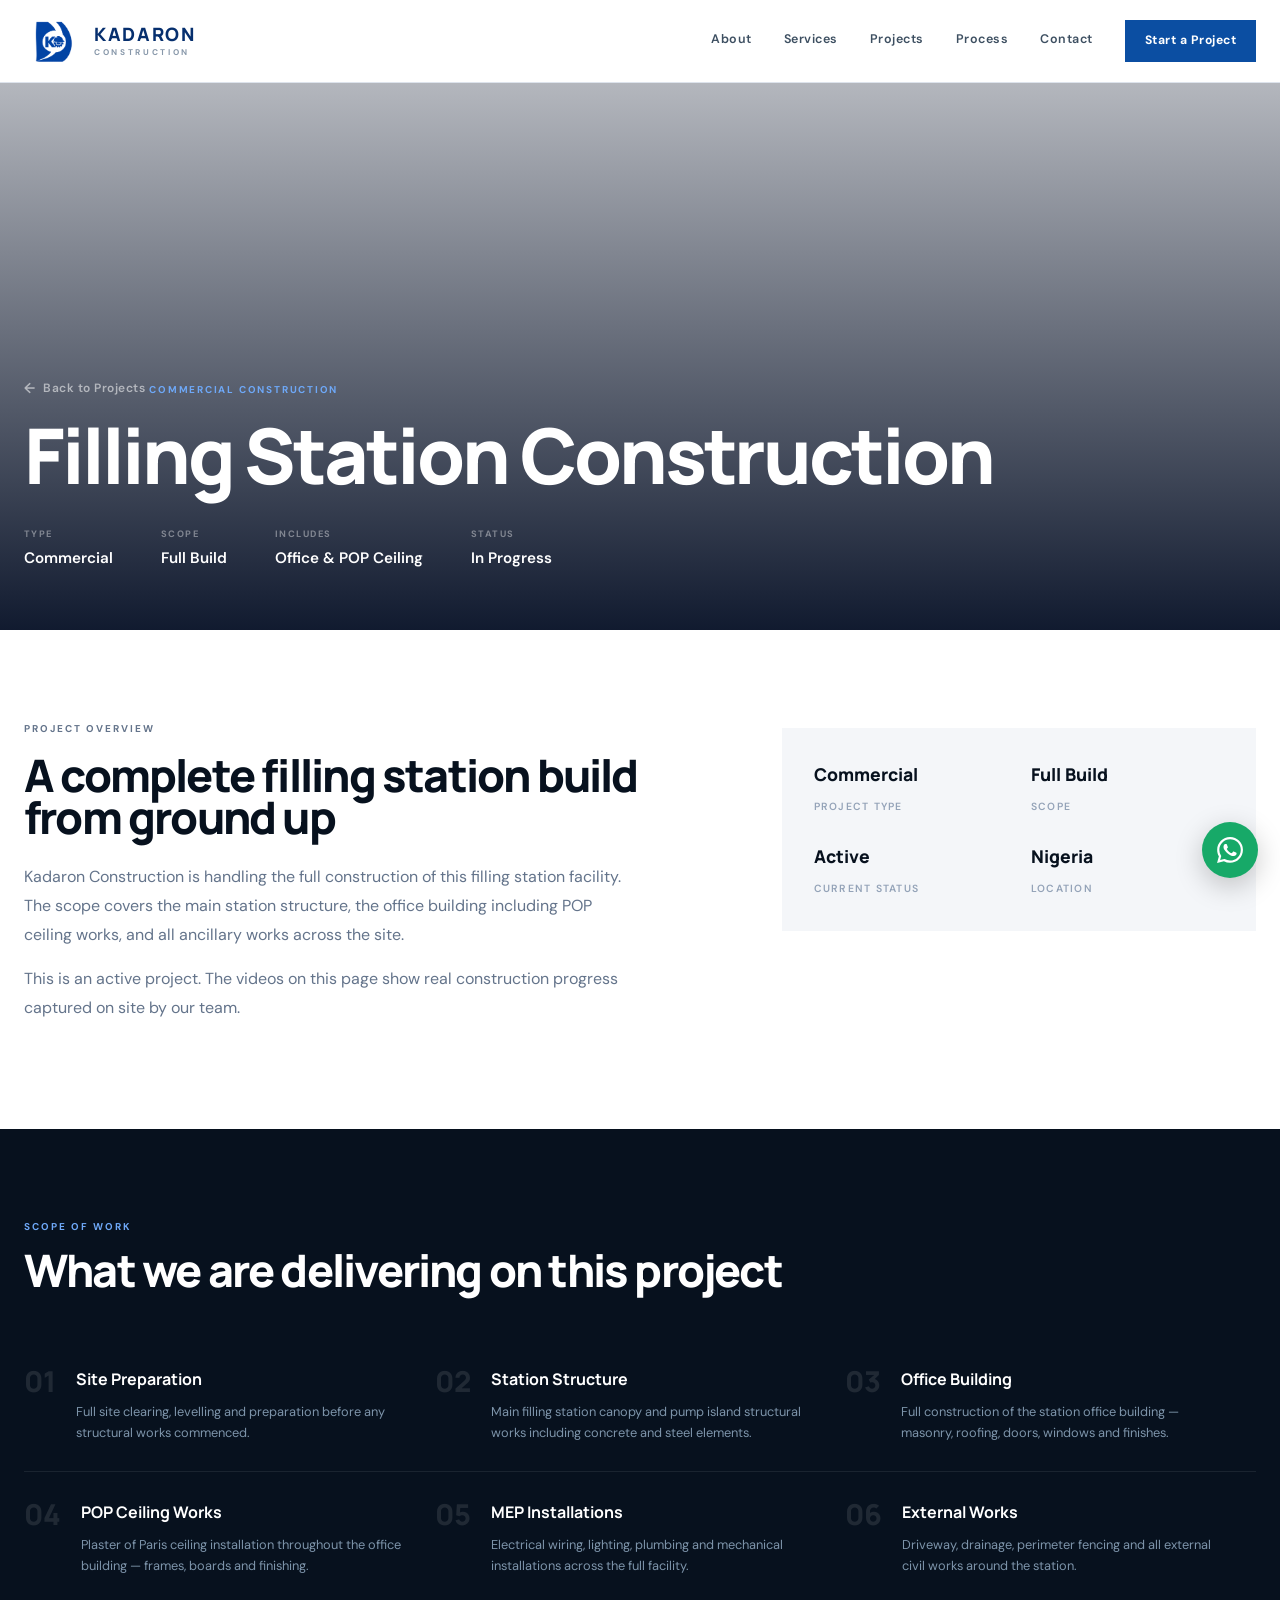
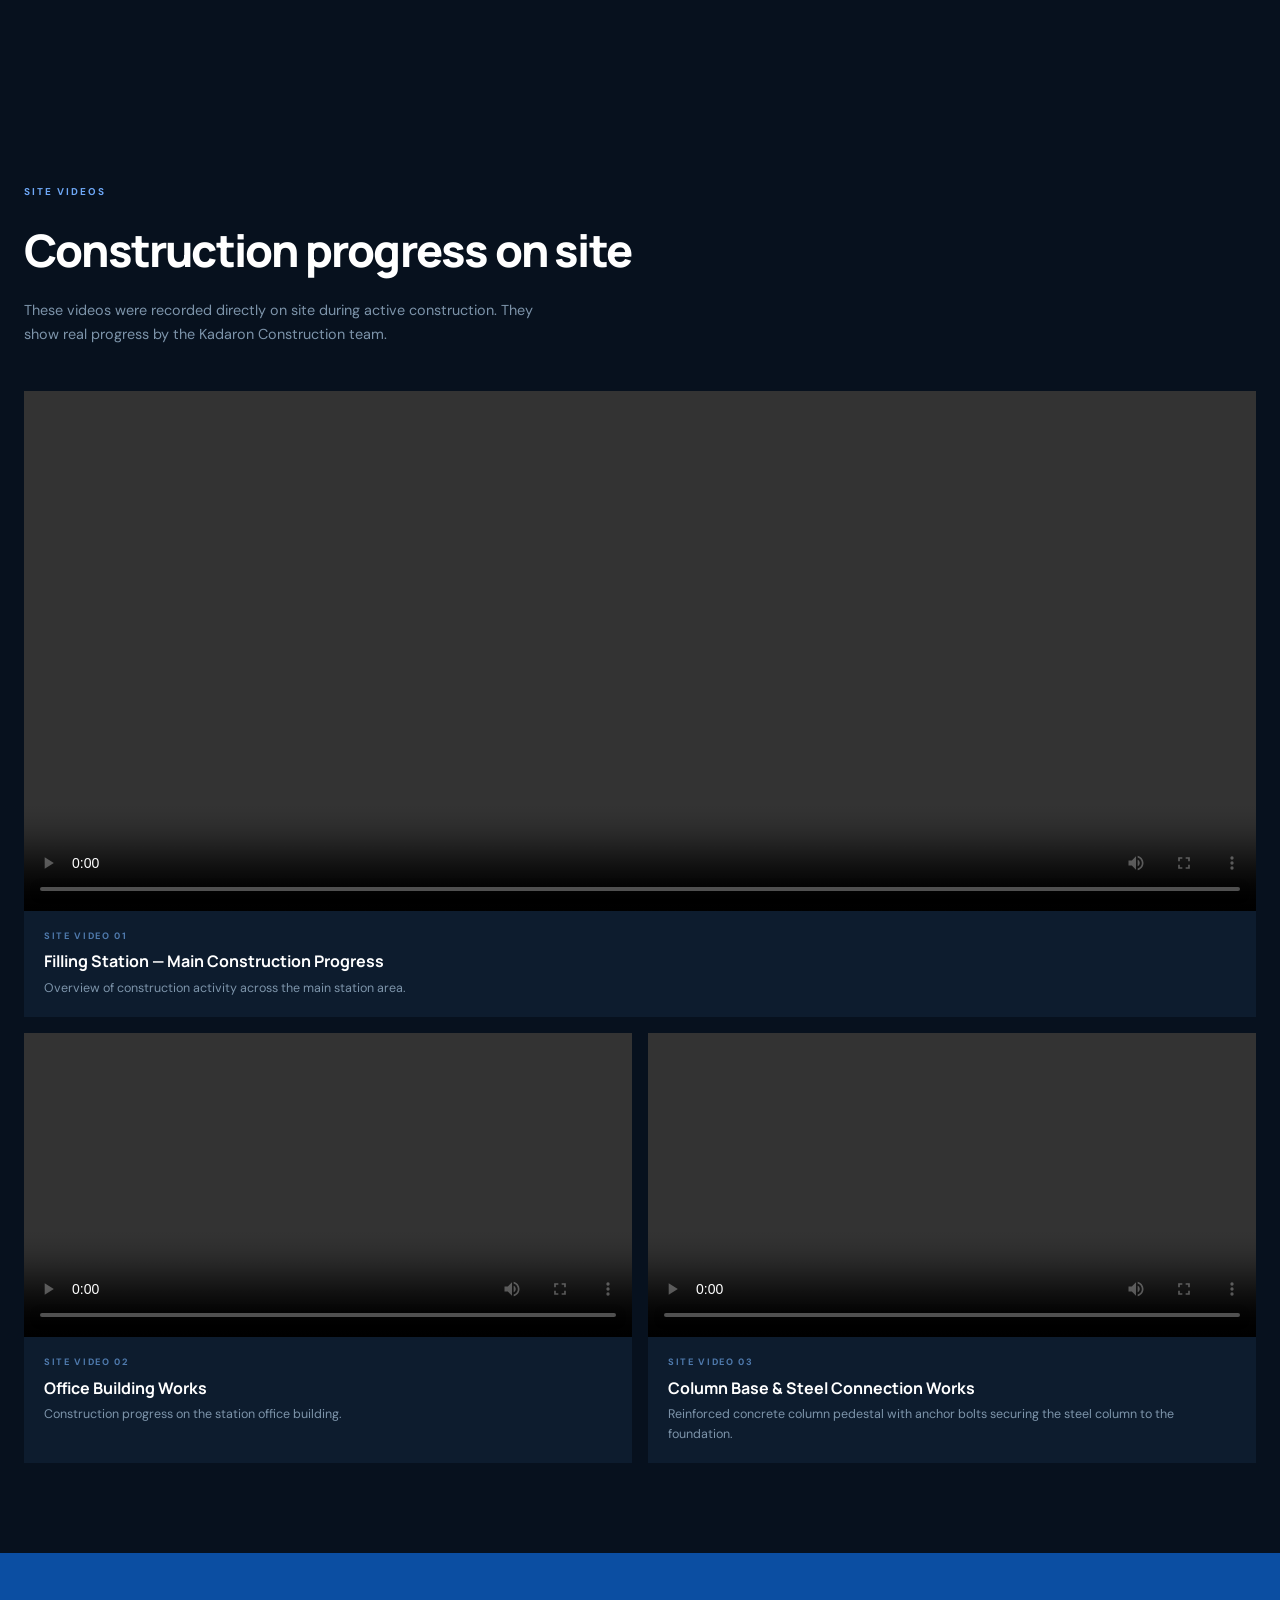
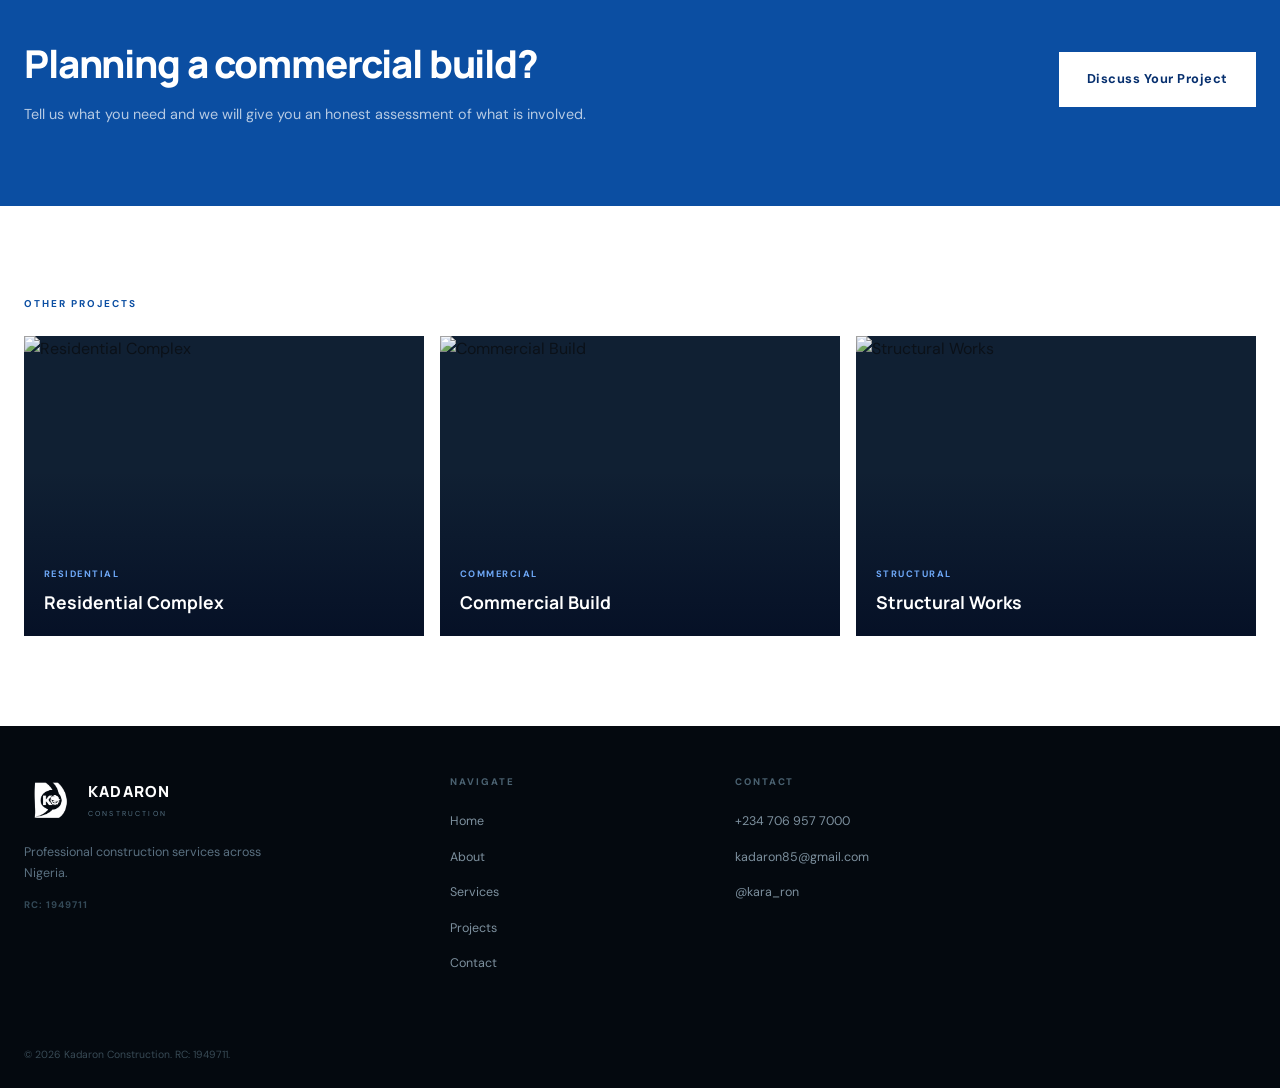
==== commit 4bd40775: "Fix: correct video label — column base and steel connection, not POP ceiling" ====
--- a/project-filling-station.html
+++ b/project-filling-station.html
@@ -199,8 +199,8 @@
           </video>
           <div class="video-card__info">
             <div class="video-card__num">Site Video 03</div>
-            <div class="video-card__title">POP Ceiling & Finishing Works</div>
-            <div class="video-card__desc">Detail view of the POP ceiling installation inside the office.</div>
+            <div class="video-card__title">Column Base & Steel Connection Works</div>
+            <div class="video-card__desc">Reinforced concrete column pedestal with anchor bolts securing the steel column to the foundation.</div>
           </div>
         </div>
 
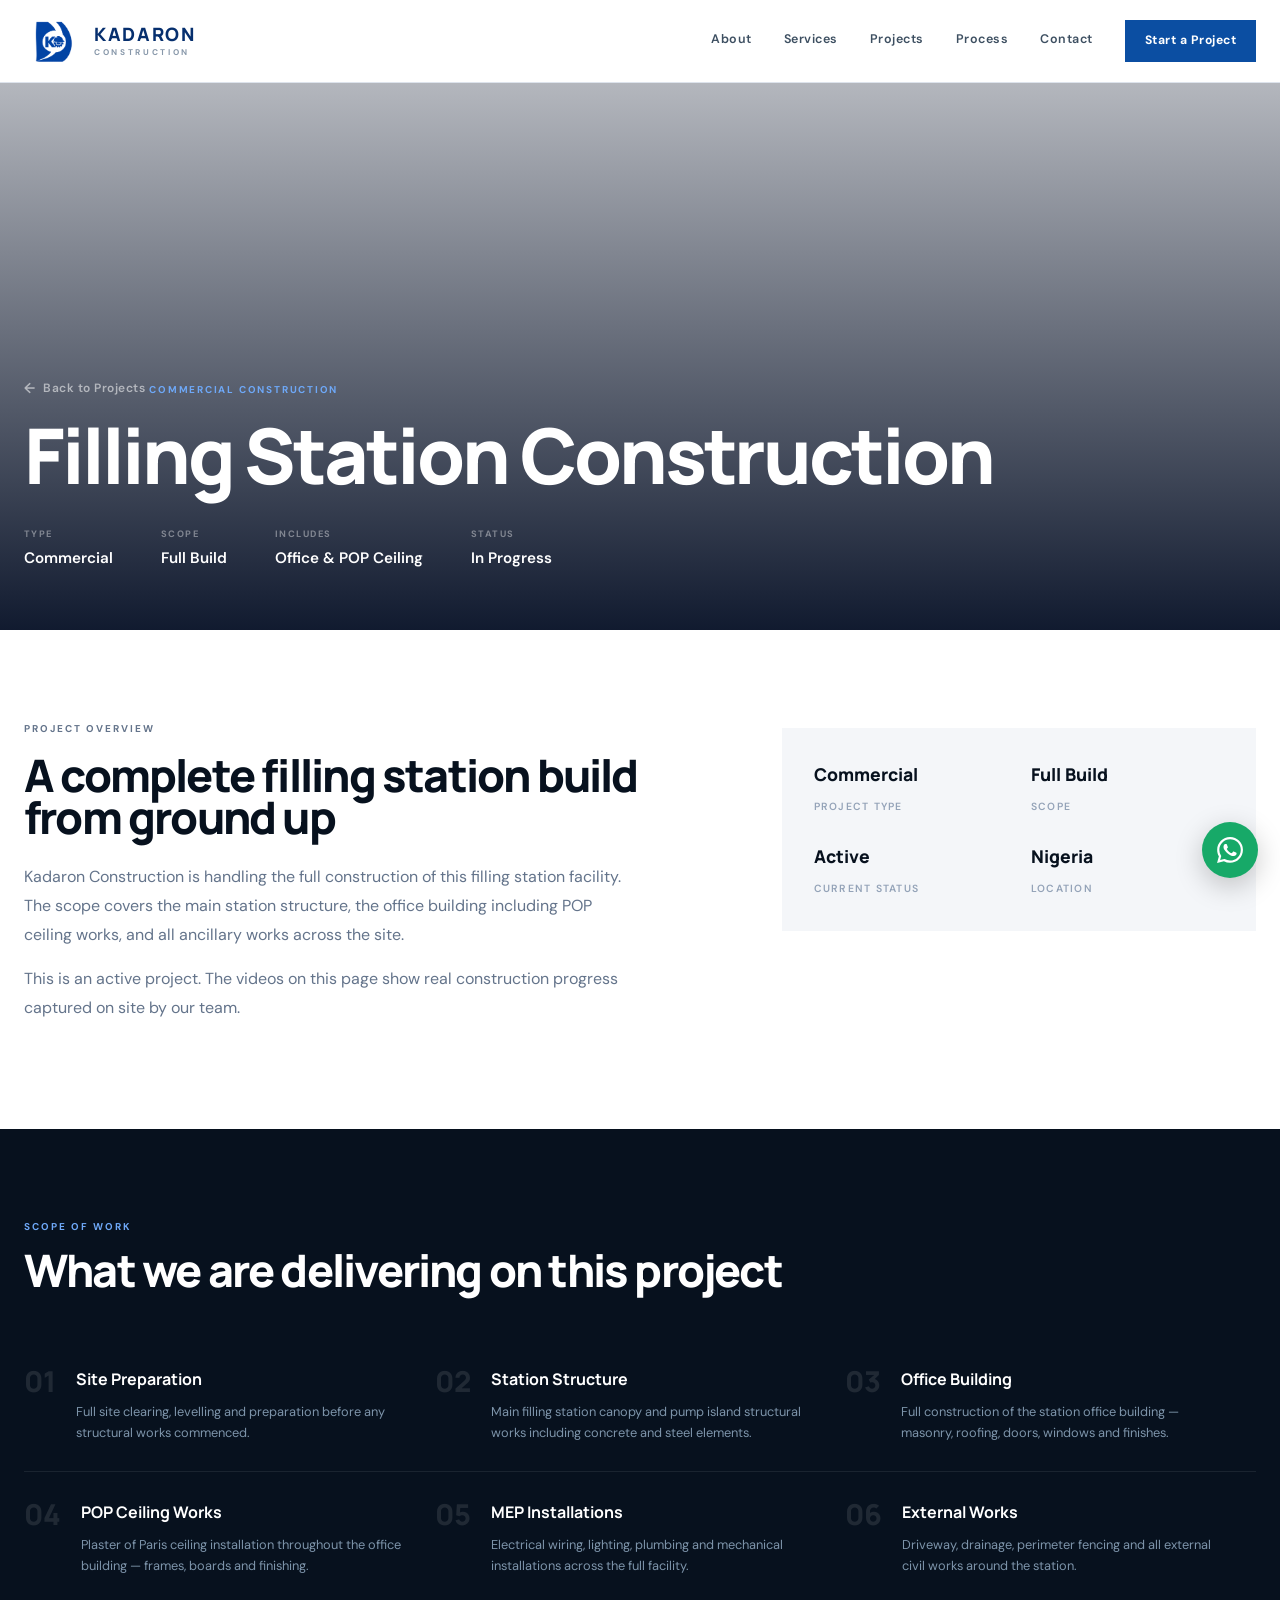
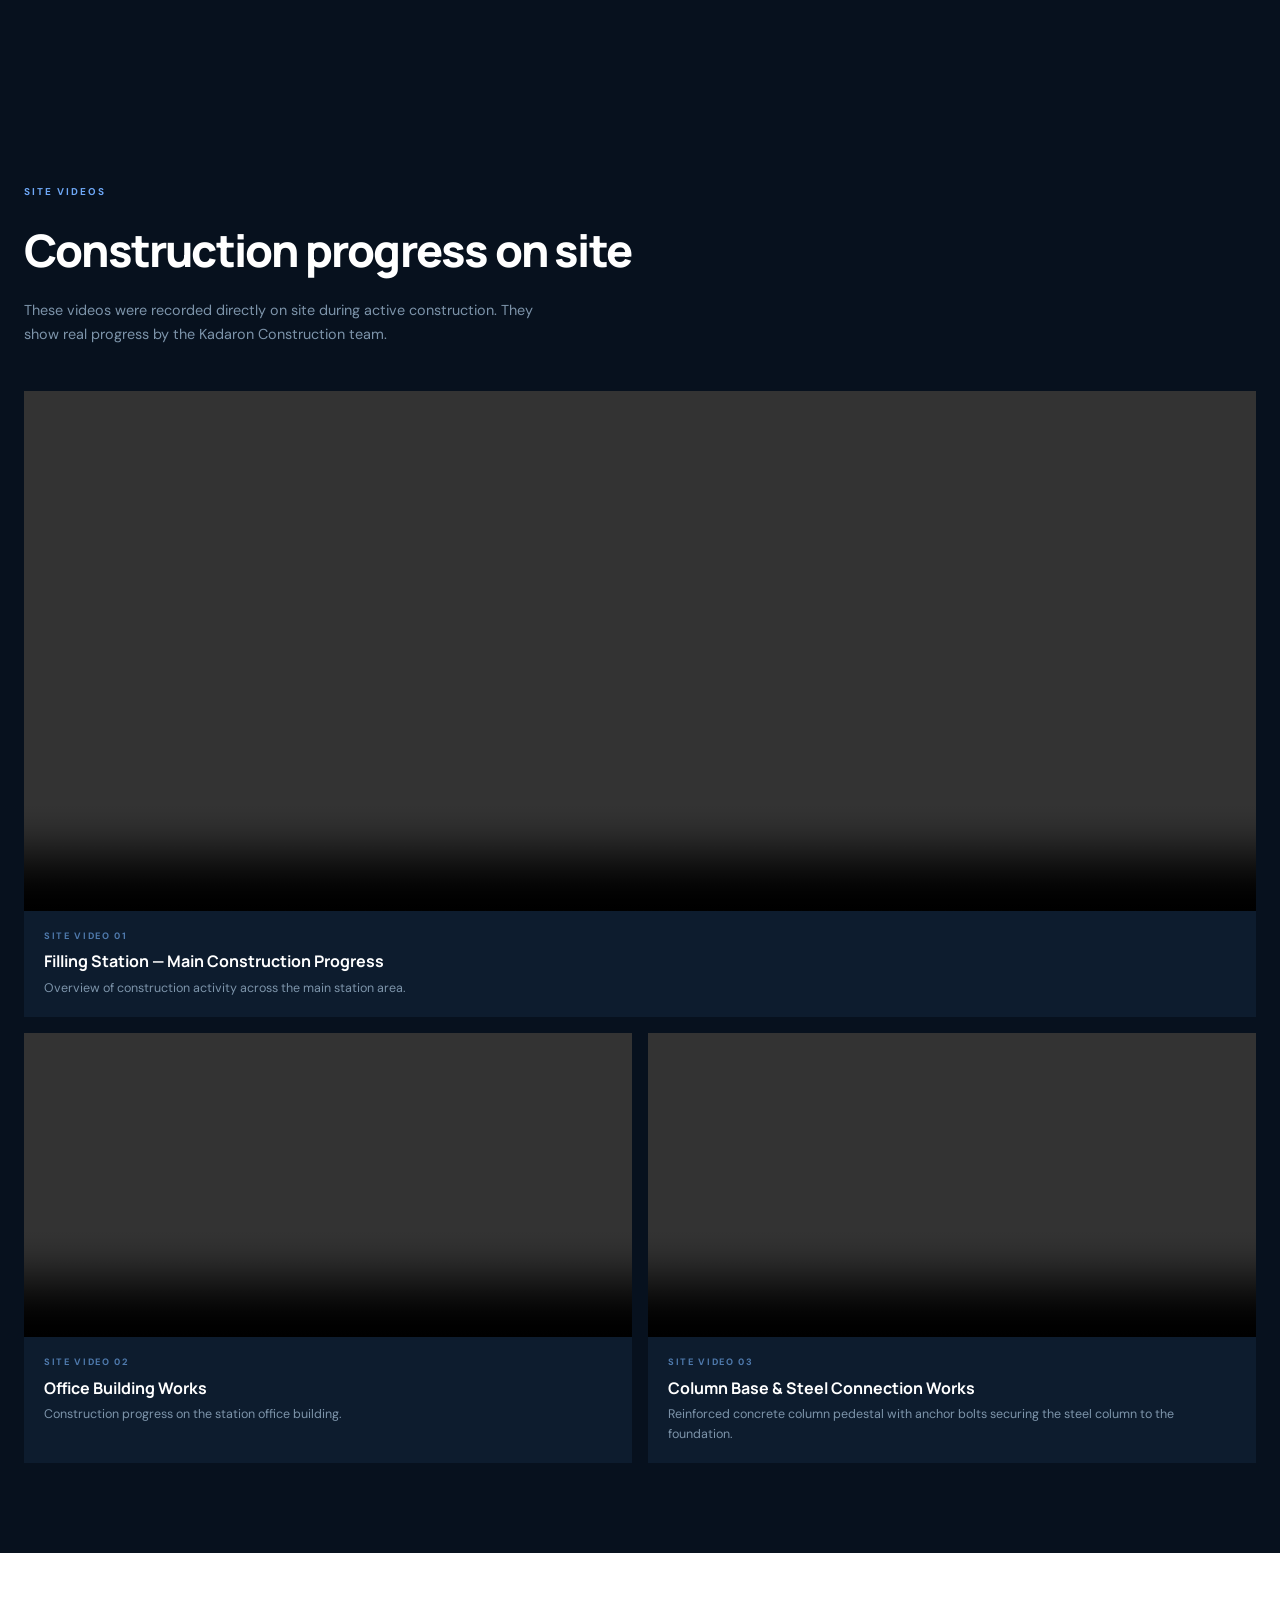
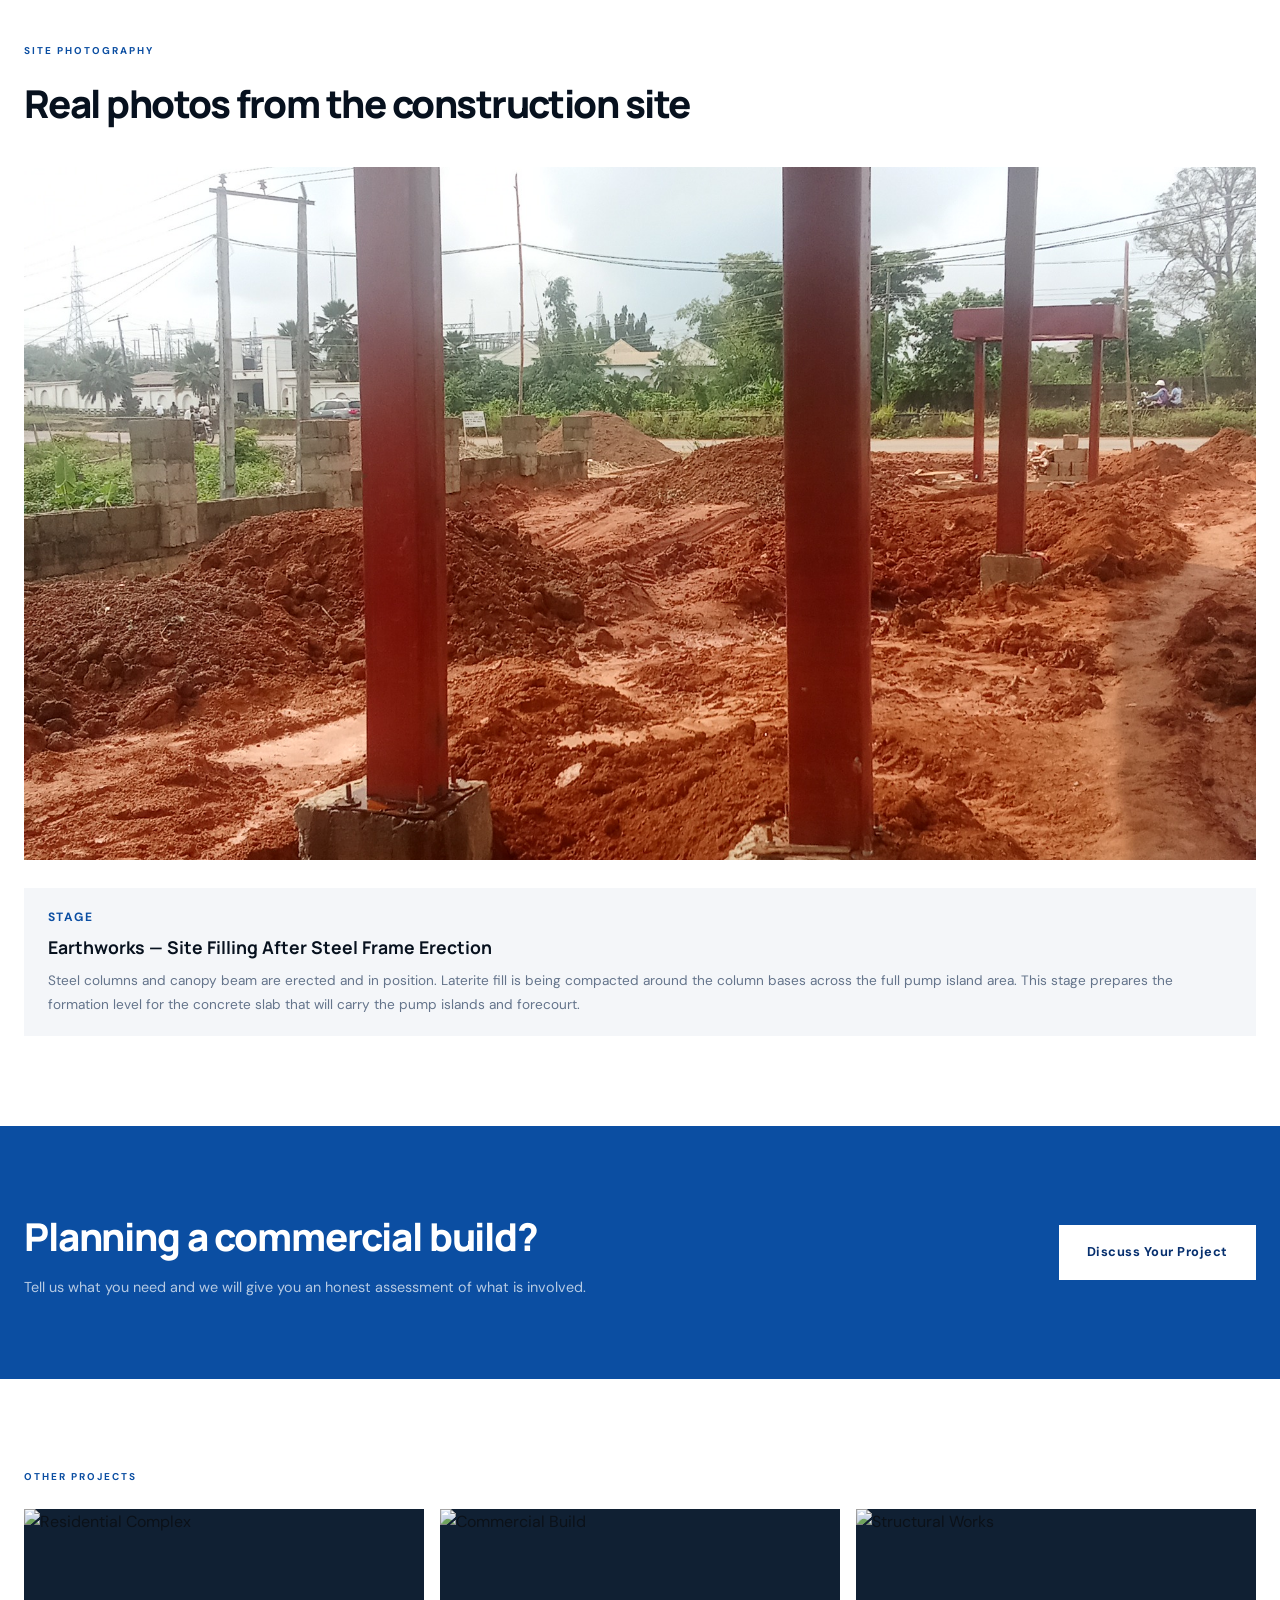
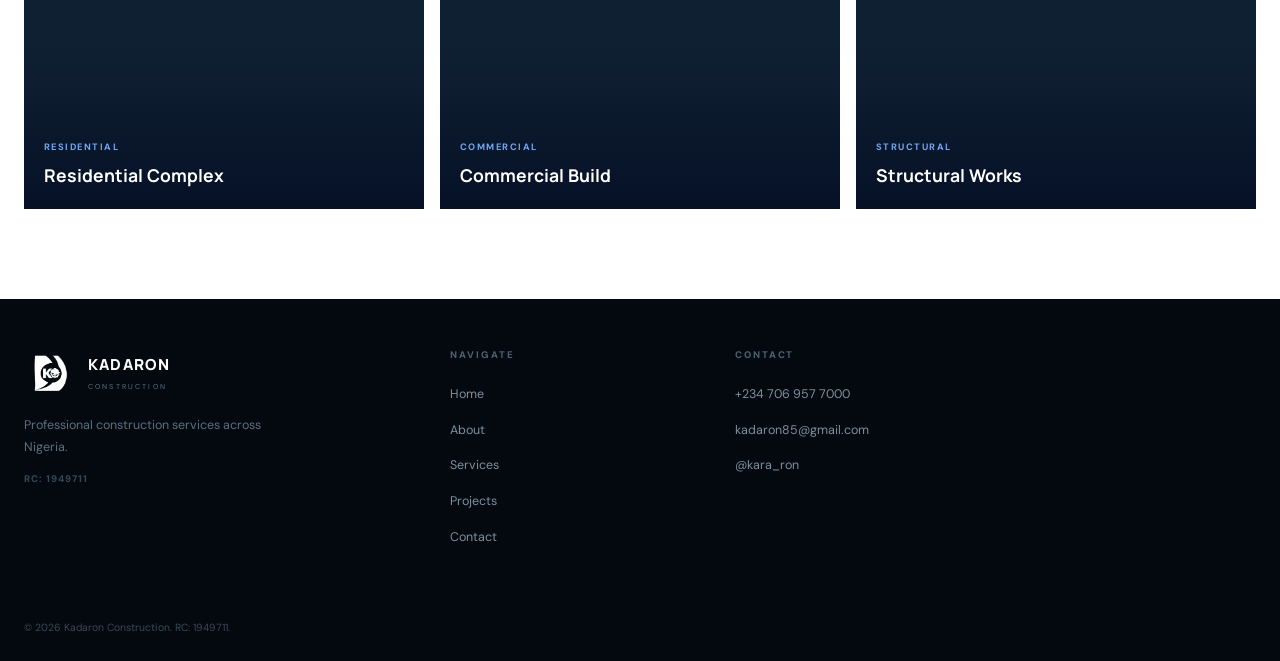
==== commit cf91784d: "Add real site photo with description — earthworks filling stage" ====
--- a/project-filling-station.html
+++ b/project-filling-station.html
@@ -208,6 +208,27 @@
     </div>
   </section>
 
+  <!-- SITE PHOTOS -->
+  <section class="proj-section">
+    <div class="shell">
+      <p class="proj-label">Site Photography</p>
+      <h2 class="proj-gallery__title">Real photos from the construction site</h2>
+      <div class="proj-gallery">
+        <div class="proj-gallery__main">
+          <img src="assets/images/filling-station-site-1.jpg"
+               alt="Laterite filling in progress around steel column bases — Kadaron Construction filling station project"
+               loading="lazy"
+               style="width:100%;aspect-ratio:16/9;object-fit:cover">
+        </div>
+        <div style="margin-top:16px;background:#f4f6f9;padding:20px 24px;">
+          <p style="font-size:.75rem;font-weight:700;letter-spacing:.12em;text-transform:uppercase;color:#0b4ea2;margin-bottom:6px">Stage</p>
+          <p style="font-family:'Manrope',sans-serif;font-size:1.1rem;font-weight:700;color:#07111e;margin-bottom:8px">Earthworks — Site Filling After Steel Frame Erection</p>
+          <p style="font-size:.85rem;color:#64748b;line-height:1.75;margin:0">Steel columns and canopy beam are erected and in position. Laterite fill is being compacted around the column bases across the full pump island area. This stage prepares the formation level for the concrete slab that will carry the pump islands and forecourt.</p>
+        </div>
+      </div>
+    </div>
+  </section>
+
   <!-- CTA -->
   <section class="proj-cta">
     <div class="shell proj-cta__inner">
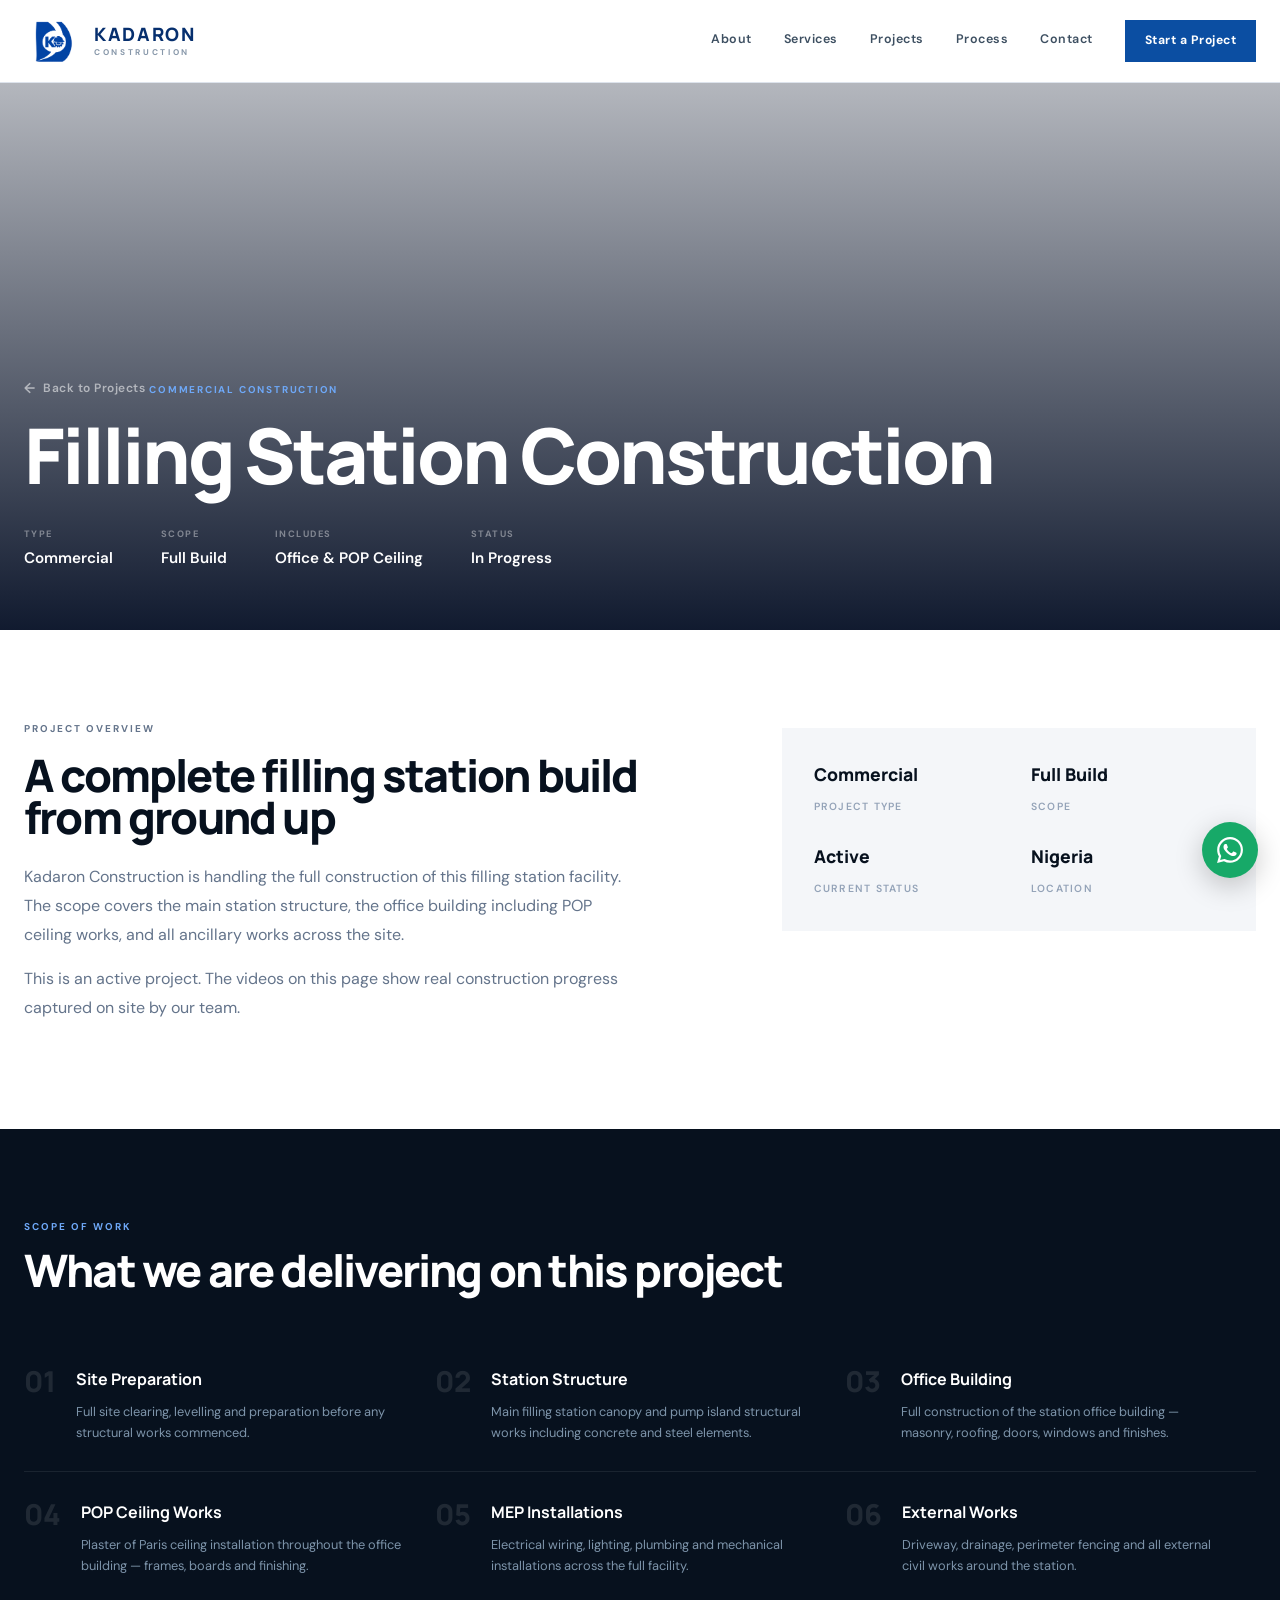
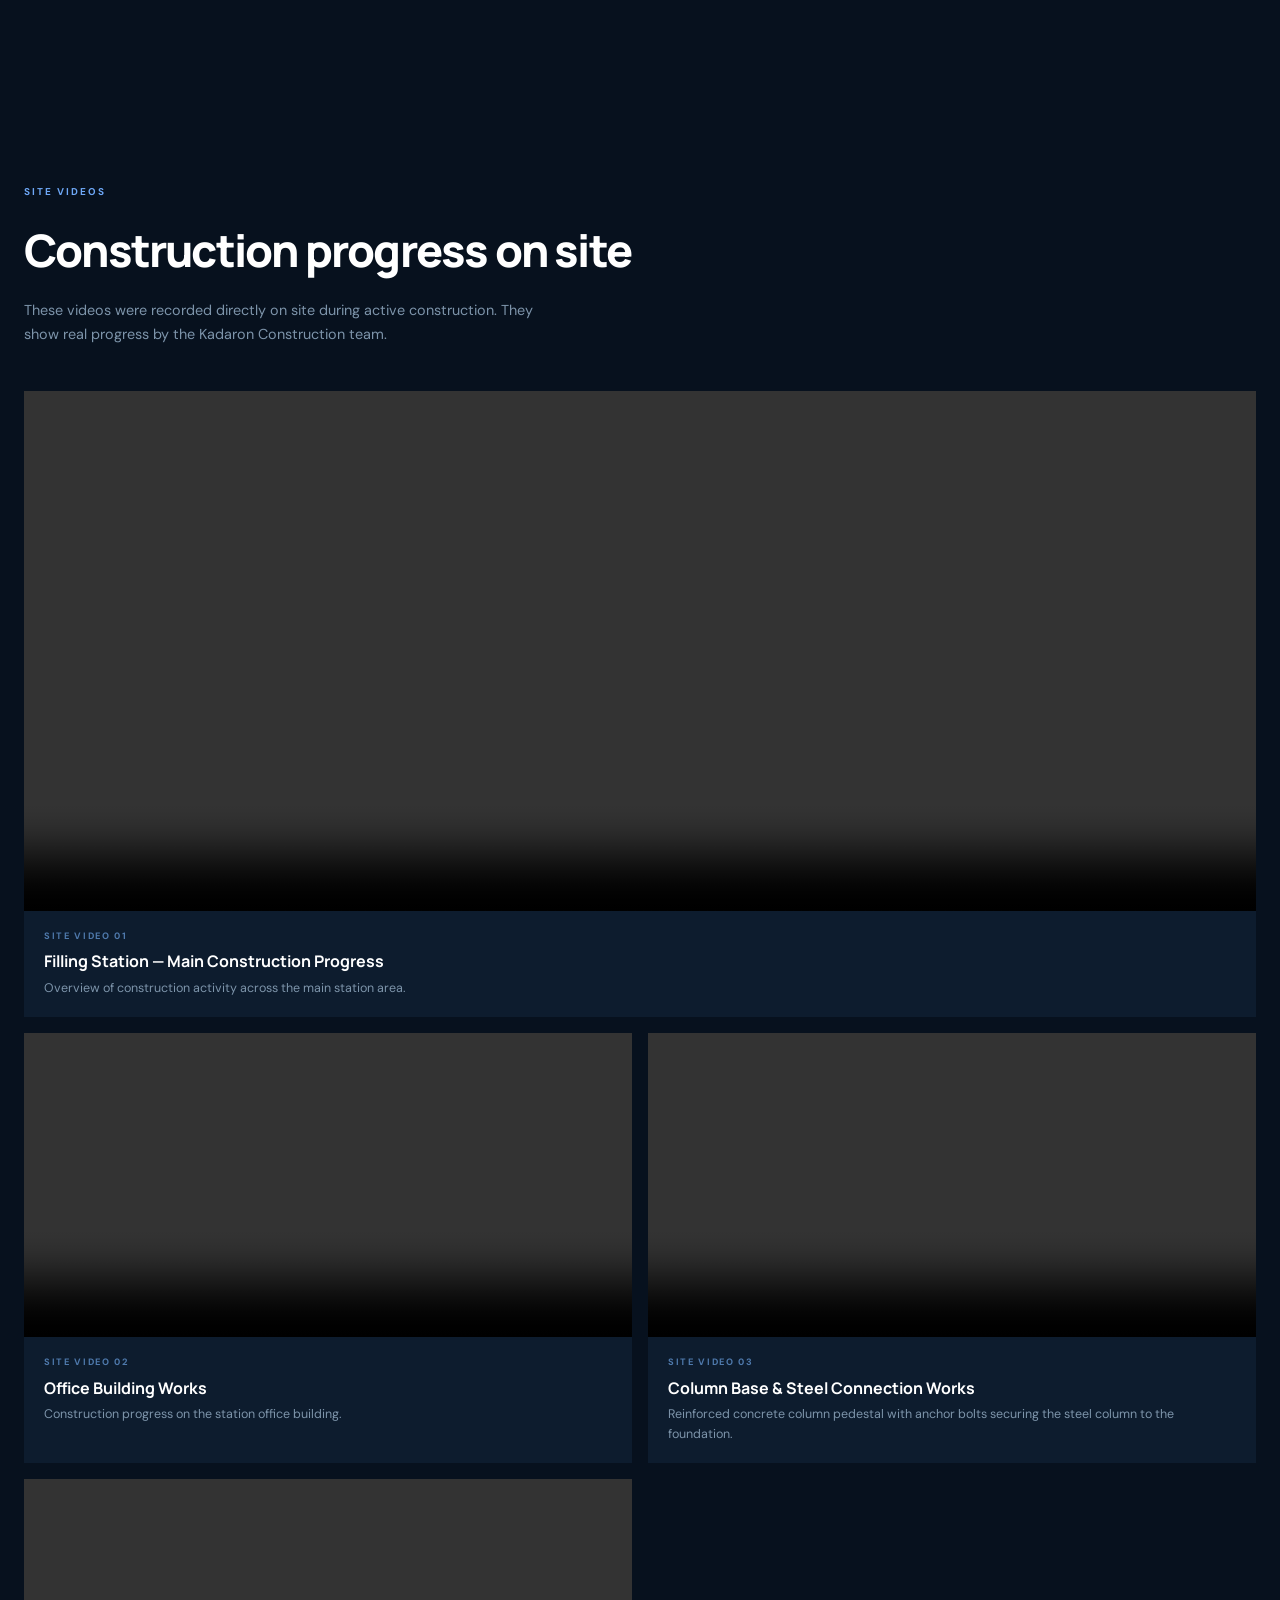
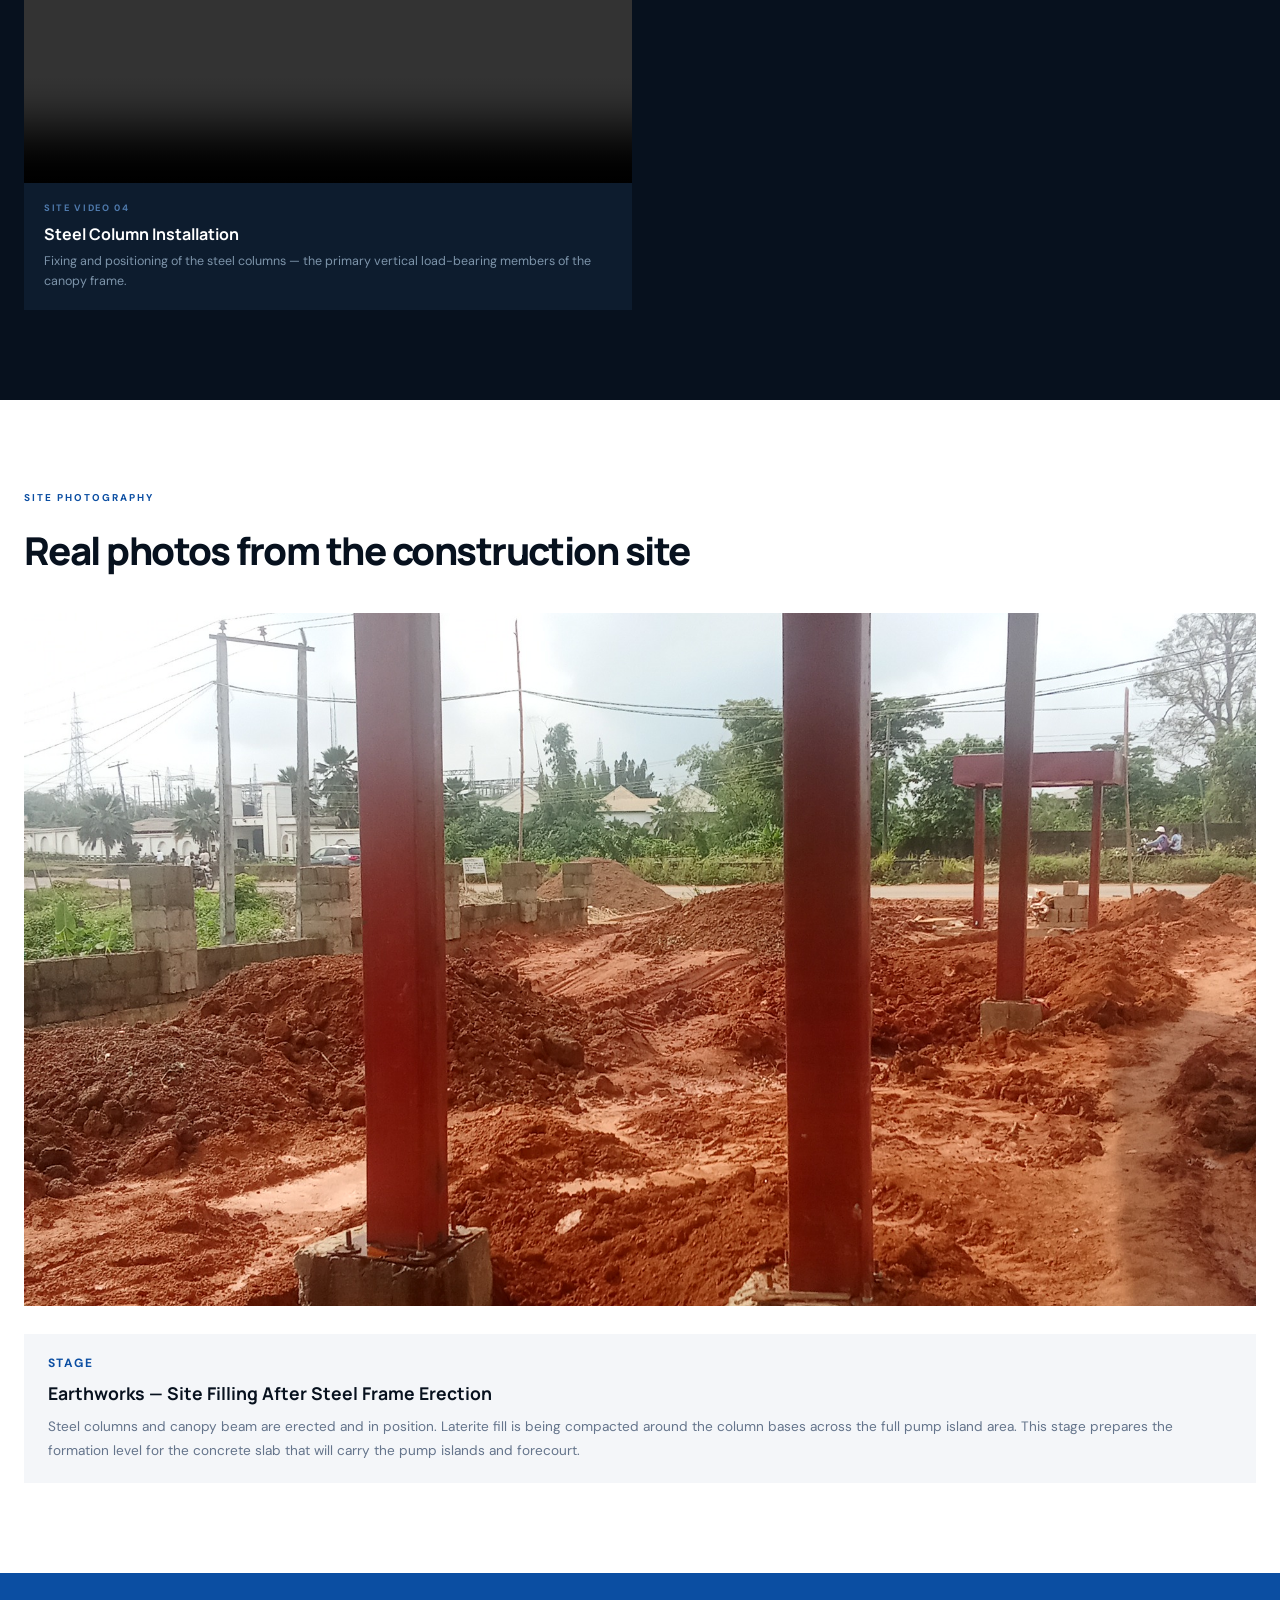
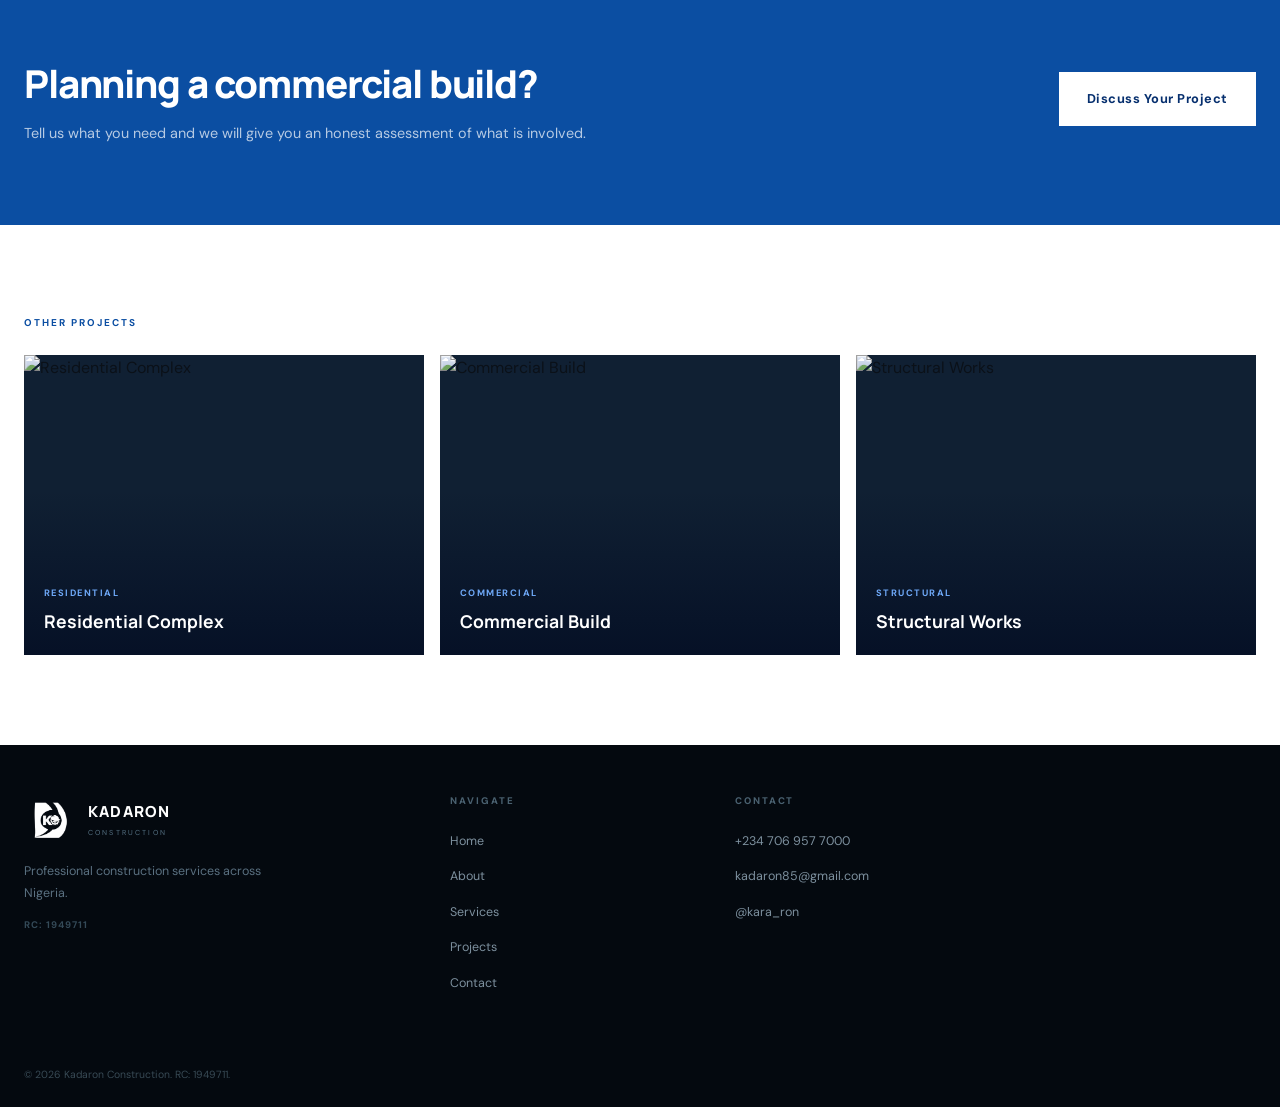
==== commit 3ae9d79a: "Add video 4: steel column installation/fixing works" ====
--- a/project-filling-station.html
+++ b/project-filling-station.html
@@ -204,6 +204,19 @@
           </div>
         </div>
 
+        <!-- VIDEO 4 — Column fixing -->
+        <div class="video-card">
+          <video controls preload="metadata">
+            <source src="assets/videos/filling-station-4.mp4" type="video/mp4">
+            Your browser does not support video playback.
+          </video>
+          <div class="video-card__info">
+            <div class="video-card__num">Site Video 04</div>
+            <div class="video-card__title">Steel Column Installation</div>
+            <div class="video-card__desc">Fixing and positioning of the steel columns — the primary vertical load-bearing members of the canopy frame.</div>
+          </div>
+        </div>
+
       </div>
     </div>
   </section>
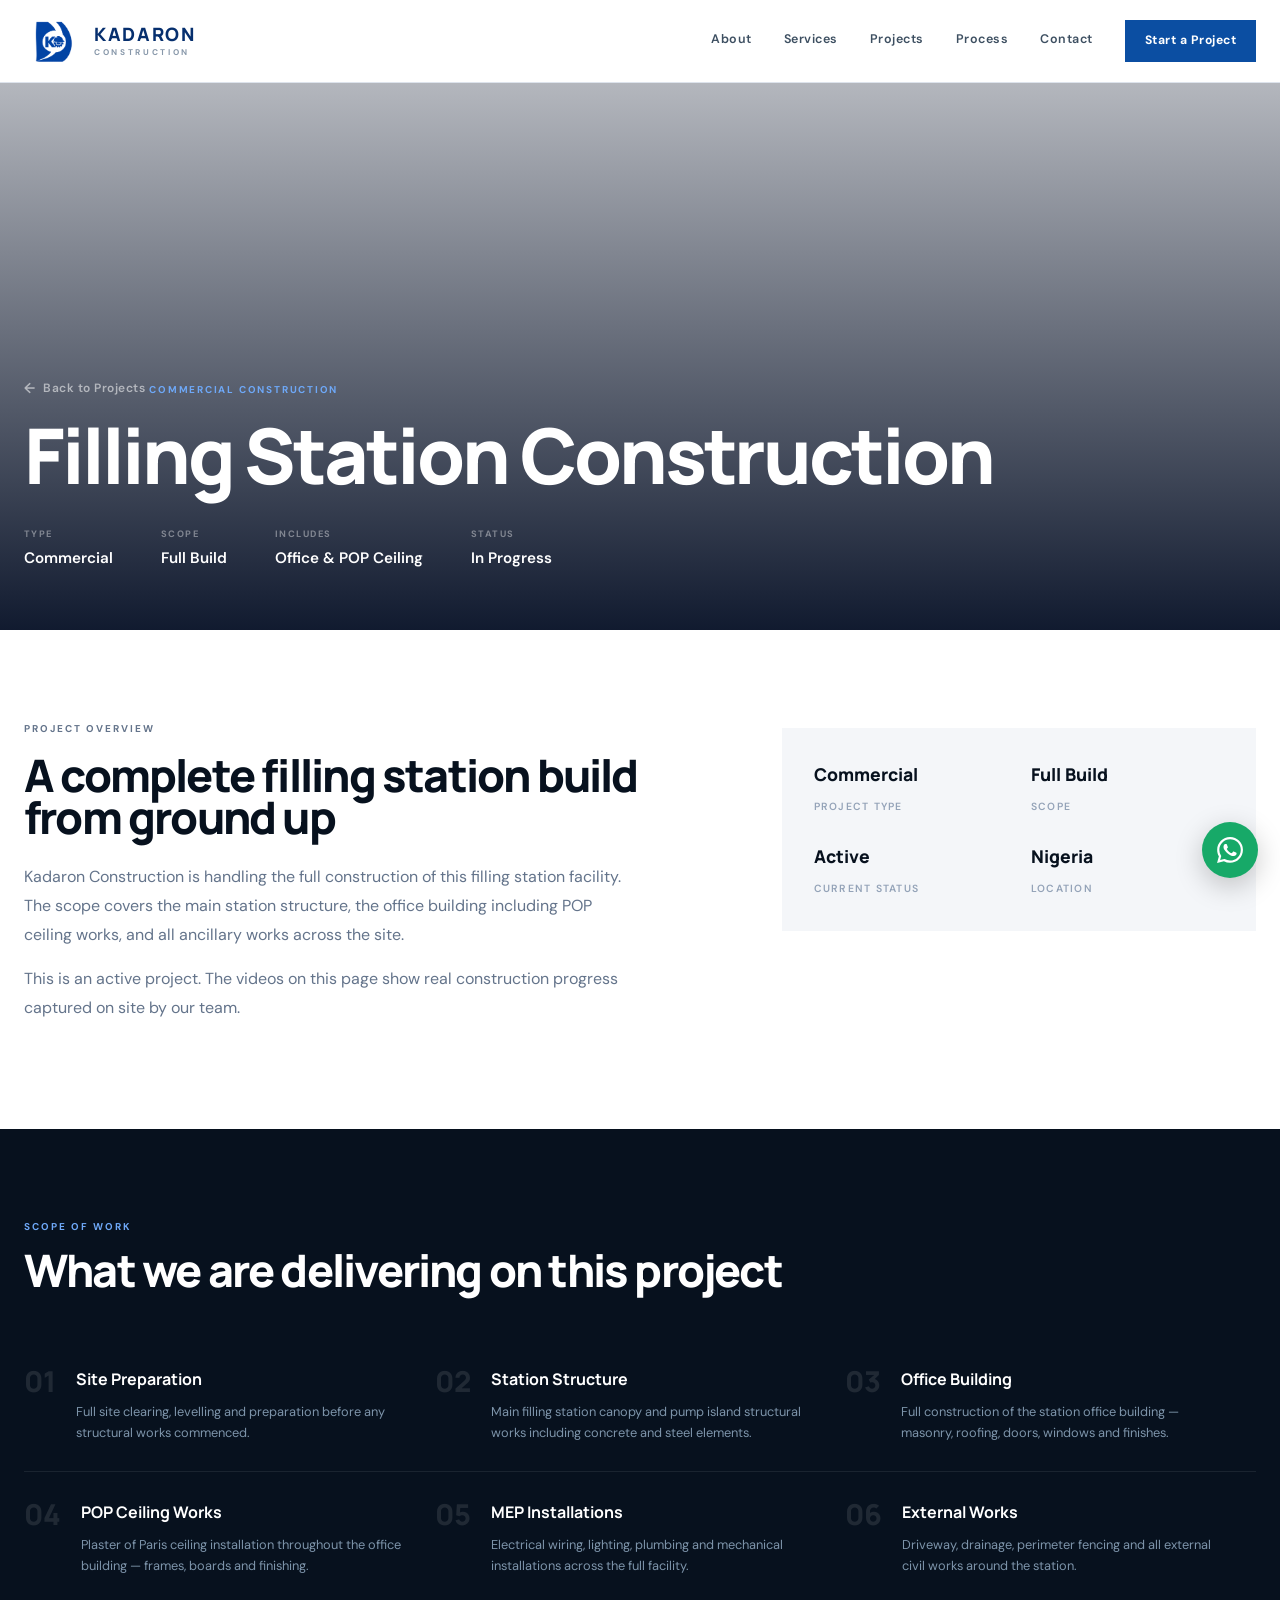
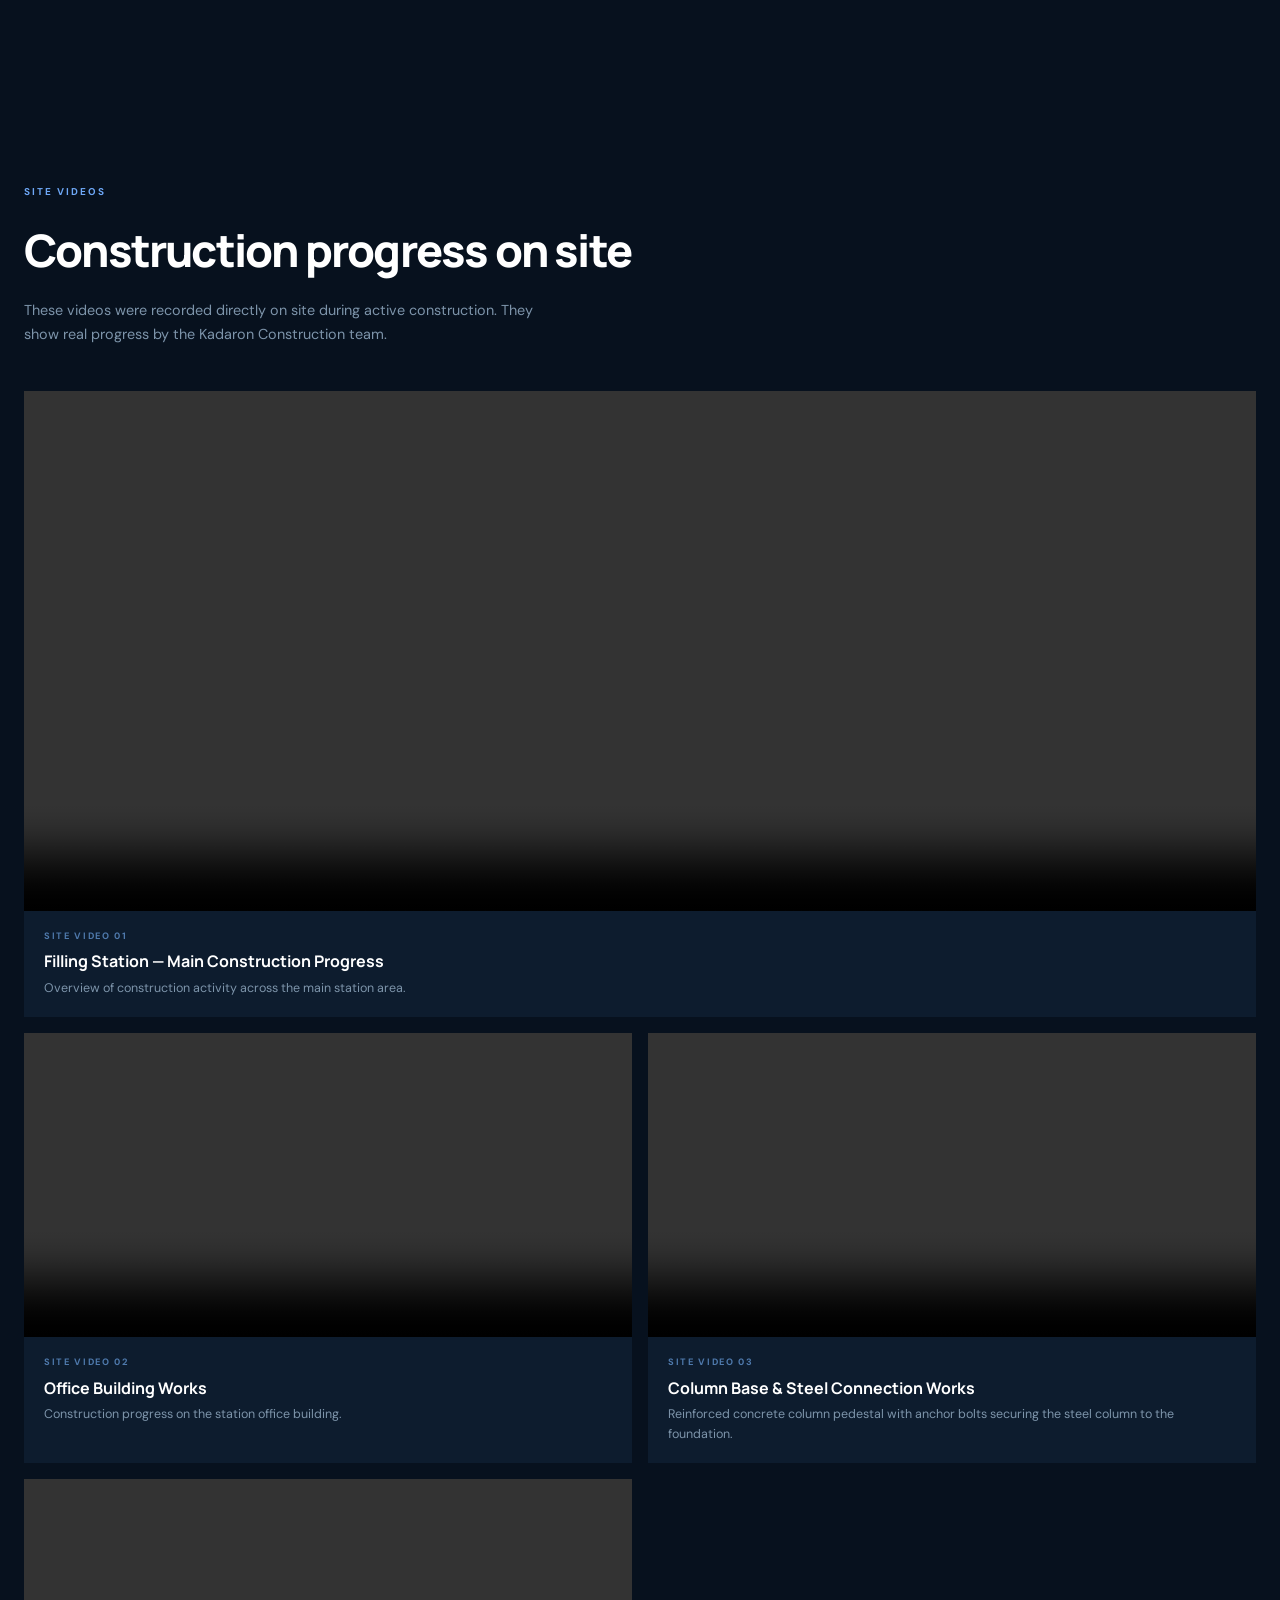
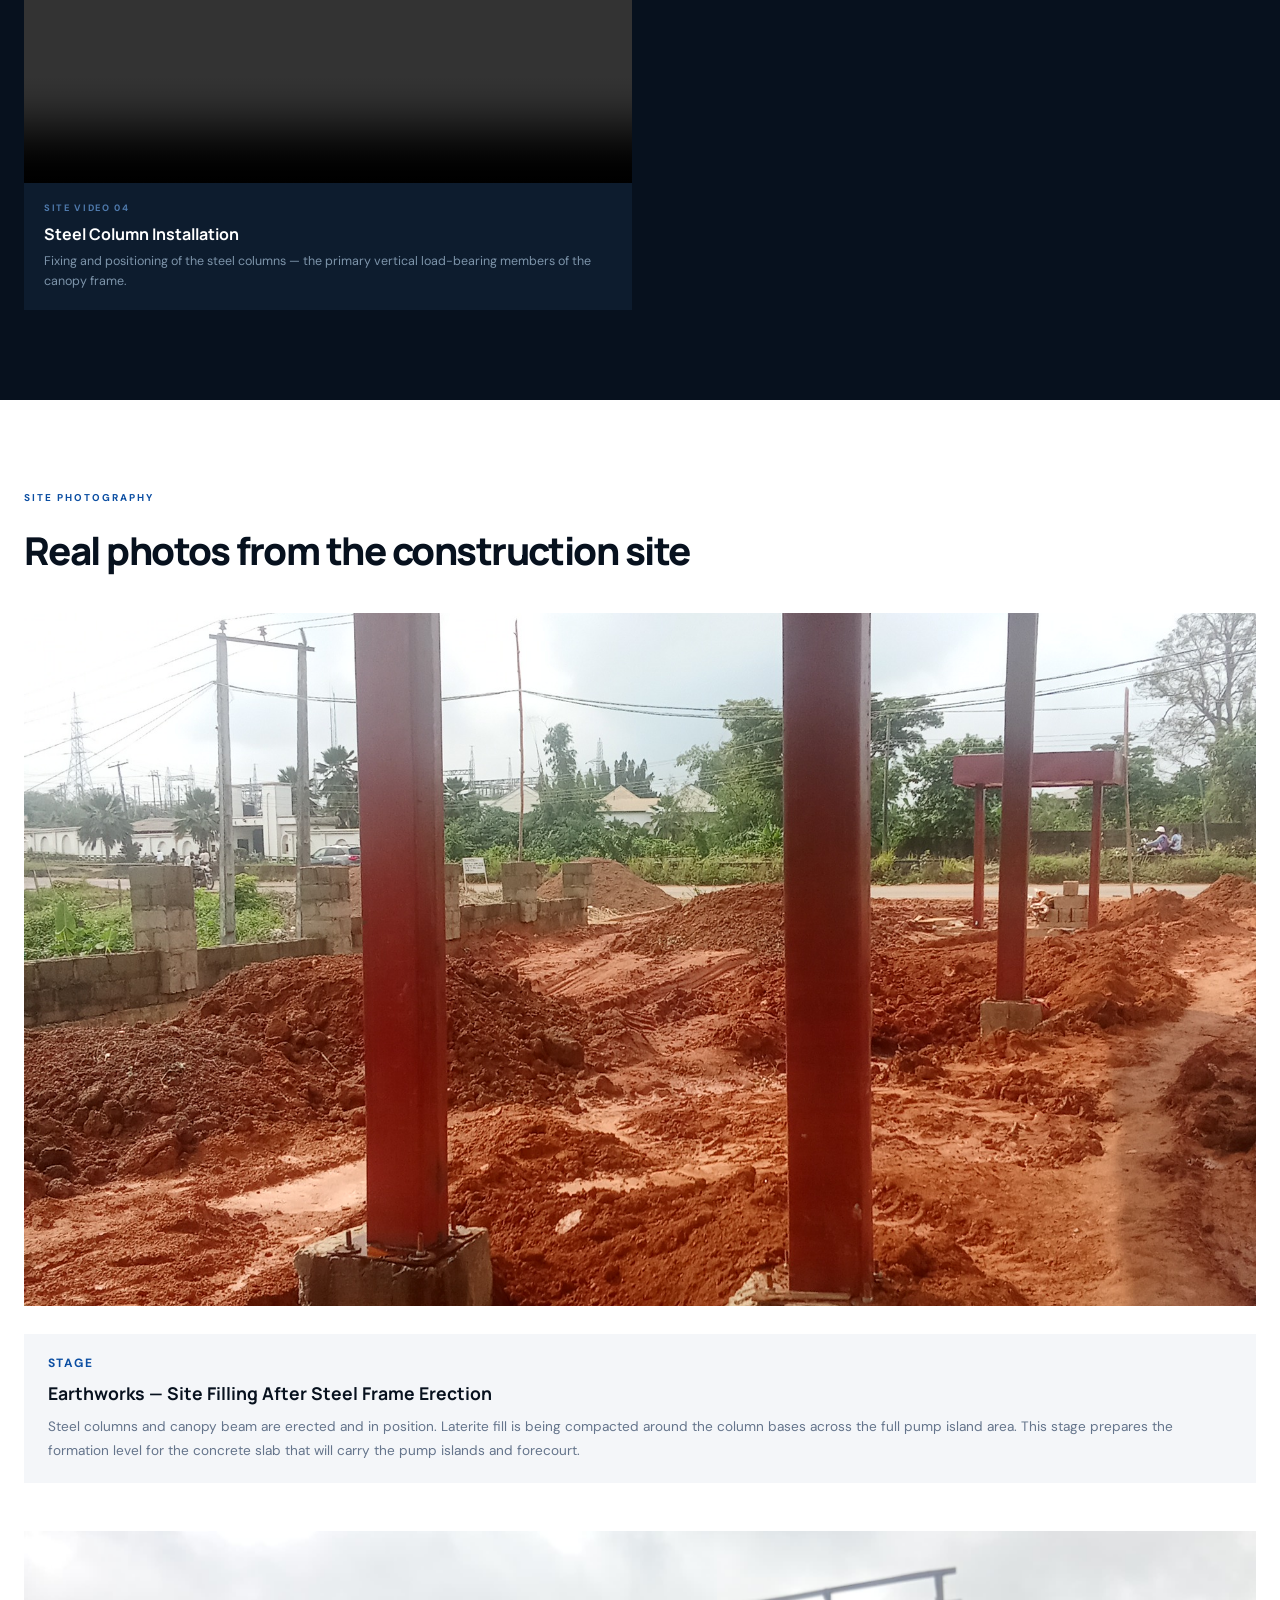
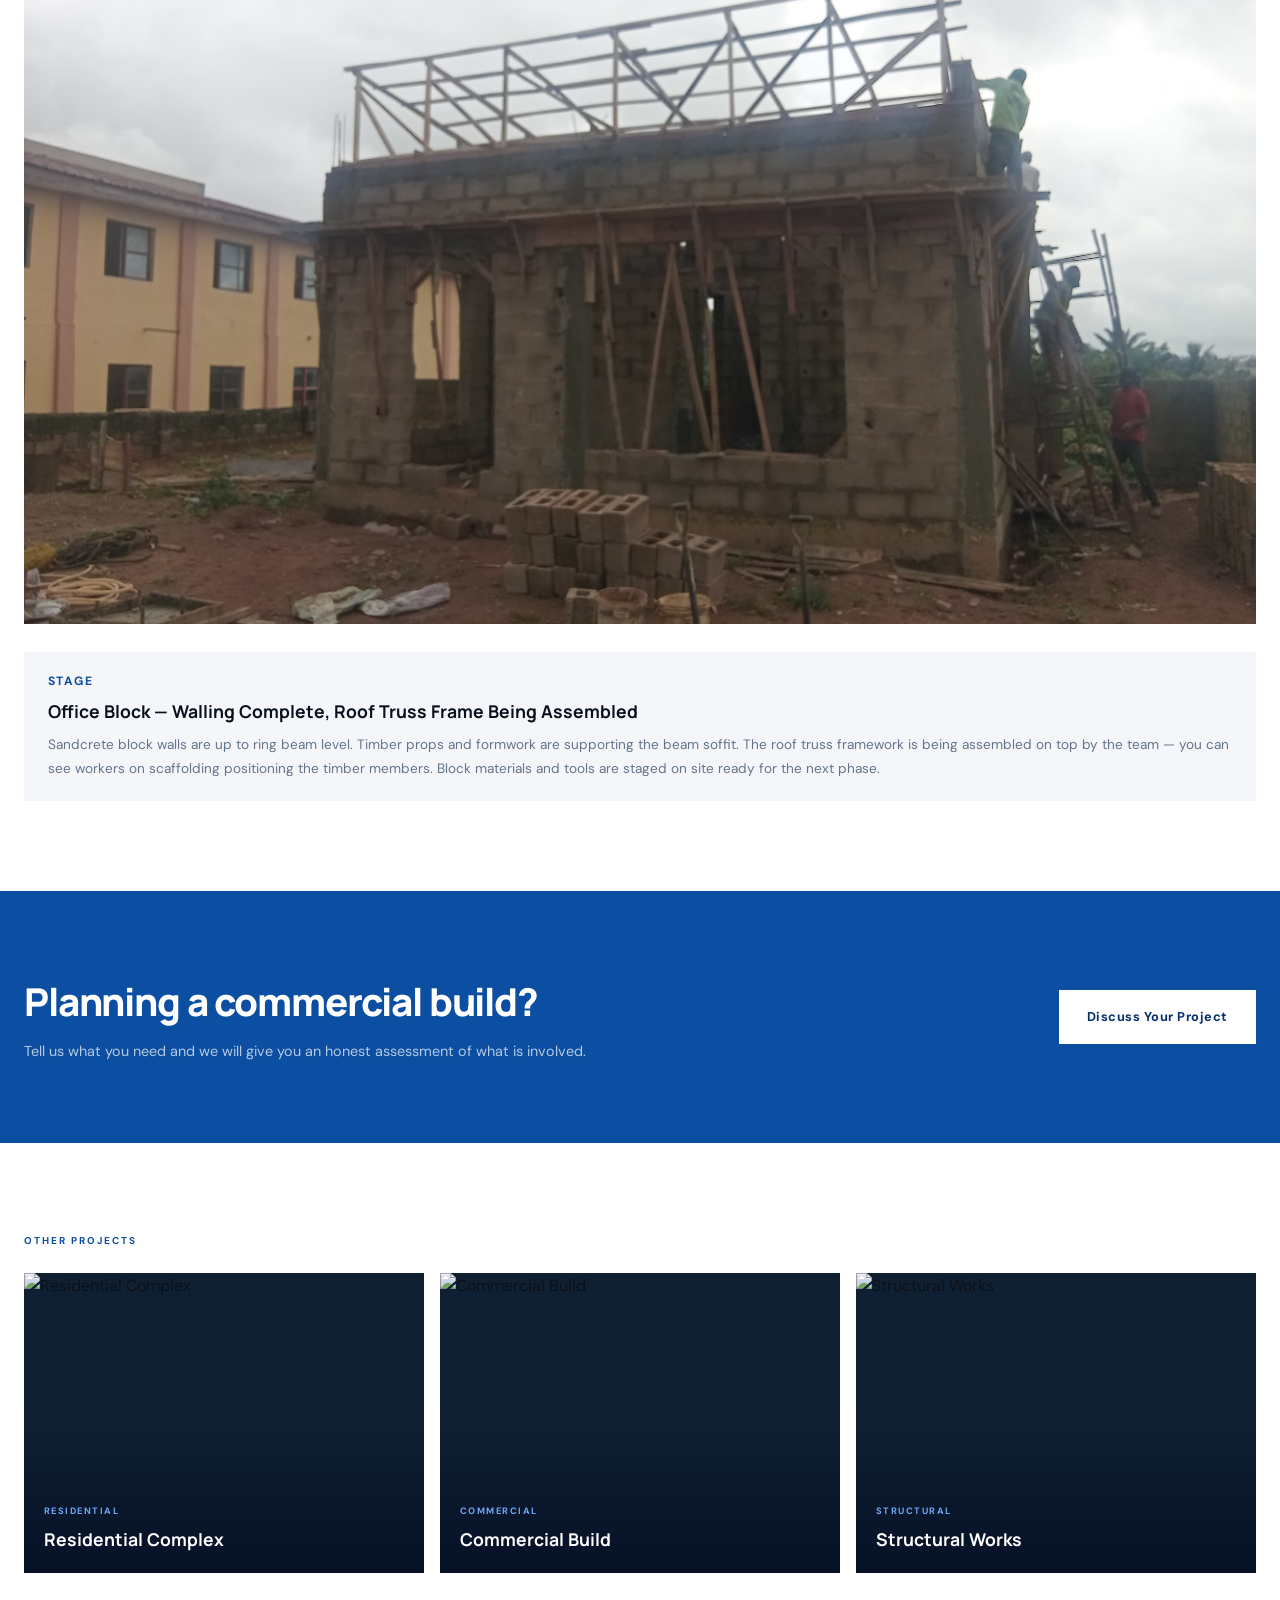
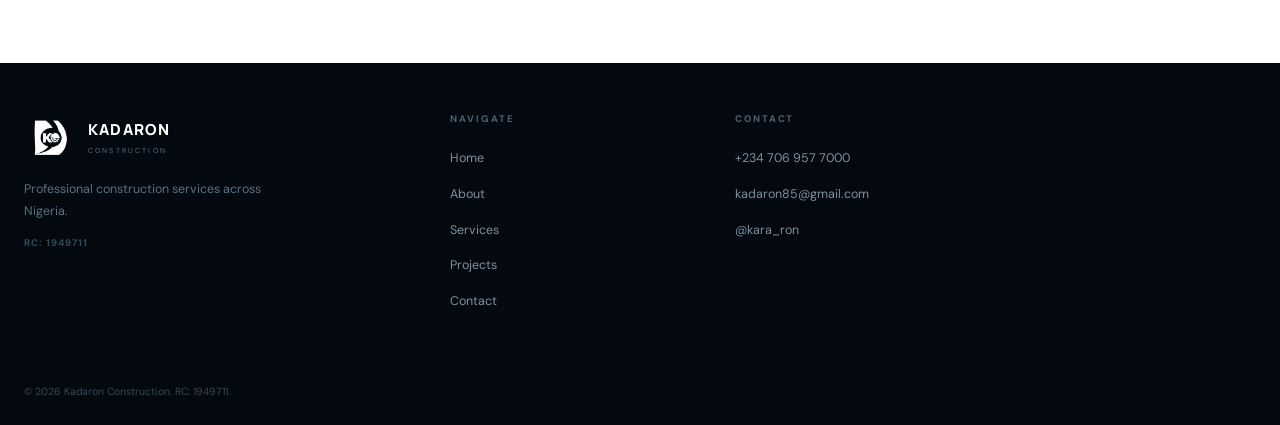
==== commit 366dd786: "Replace placeholder office photo with real site photo — walling and roof frame stage" ====
--- a/project-filling-station.html
+++ b/project-filling-station.html
@@ -239,6 +239,22 @@
           <p style="font-size:.85rem;color:#64748b;line-height:1.75;margin:0">Steel columns and canopy beam are erected and in position. Laterite fill is being compacted around the column bases across the full pump island area. This stage prepares the formation level for the concrete slab that will carry the pump islands and forecourt.</p>
         </div>
       </div>
+
+      <!-- OFFICE BUILDING PHOTO -->
+      <div class="proj-gallery" style="margin-top:48px">
+        <div class="proj-gallery__main">
+          <img src="assets/images/filling-station-office.jpg"
+               alt="Filling station office building — walling and roof truss frame stage"
+               loading="lazy"
+               style="width:100%;aspect-ratio:16/9;object-fit:cover">
+        </div>
+        <div style="margin-top:16px;background:#f4f6f9;padding:20px 24px;">
+          <p style="font-size:.75rem;font-weight:700;letter-spacing:.12em;text-transform:uppercase;color:#0b4ea2;margin-bottom:6px">Stage</p>
+          <p style="font-family:'Manrope',sans-serif;font-size:1.1rem;font-weight:700;color:#07111e;margin-bottom:8px">Office Block — Walling Complete, Roof Truss Frame Being Assembled</p>
+          <p style="font-size:.85rem;color:#64748b;line-height:1.75;margin:0">Sandcrete block walls are up to ring beam level. Timber props and formwork are supporting the beam soffit. The roof truss framework is being assembled on top by the team — you can see workers on scaffolding positioning the timber members. Block materials and tools are staged on site ready for the next phase.</p>
+        </div>
+      </div>
+      </div>
     </div>
   </section>
 
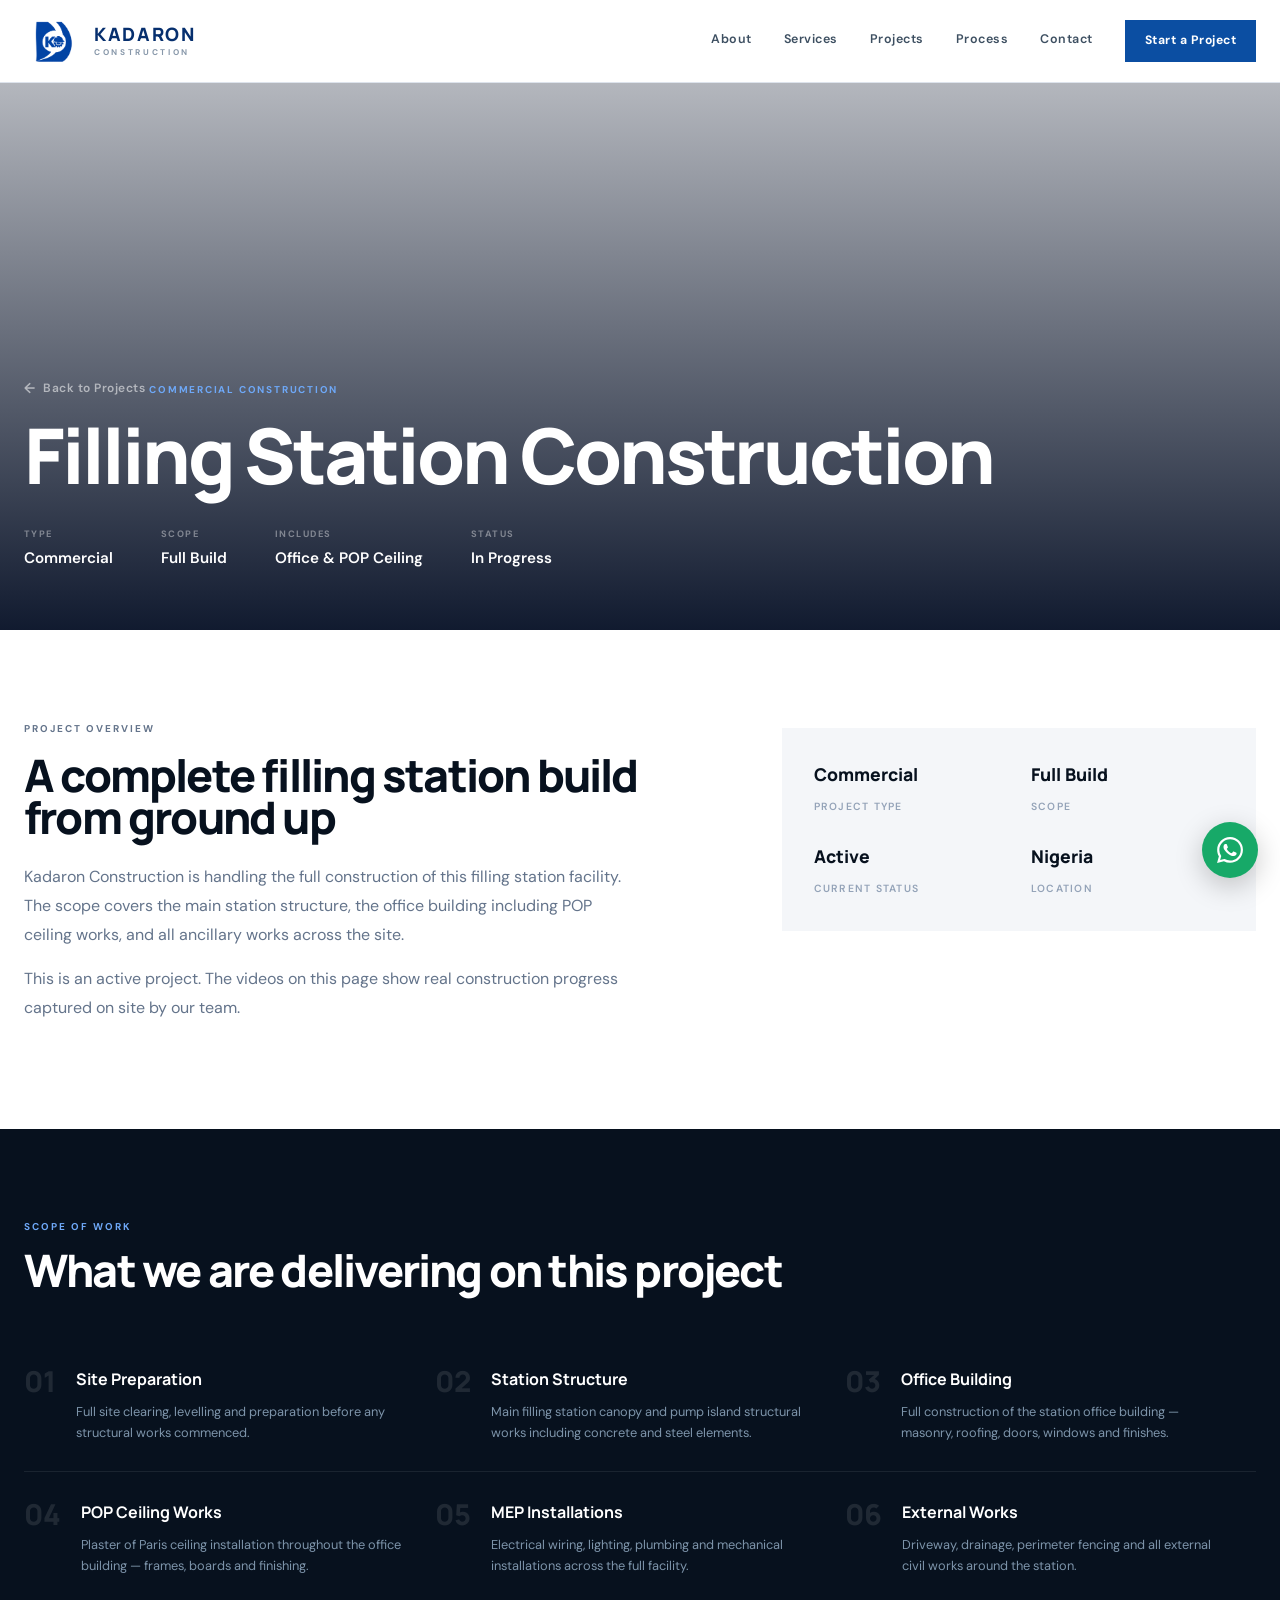
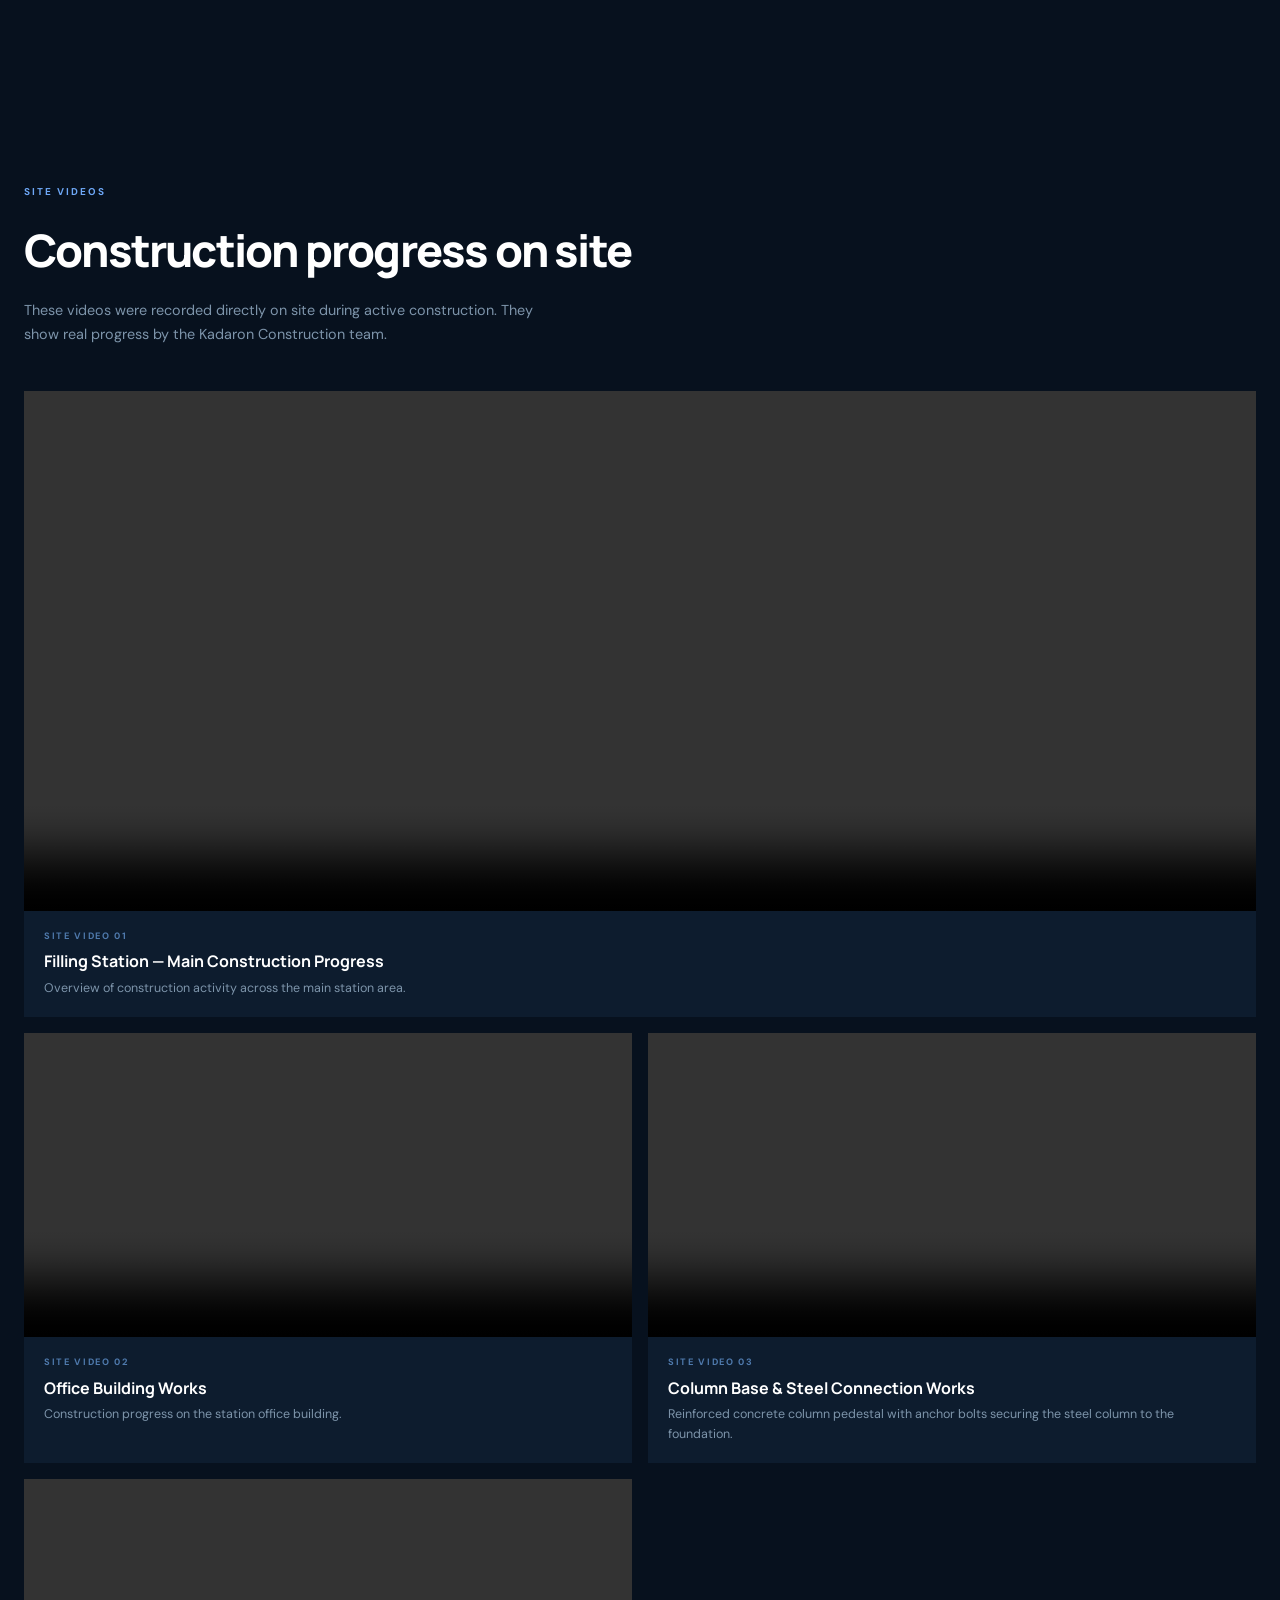
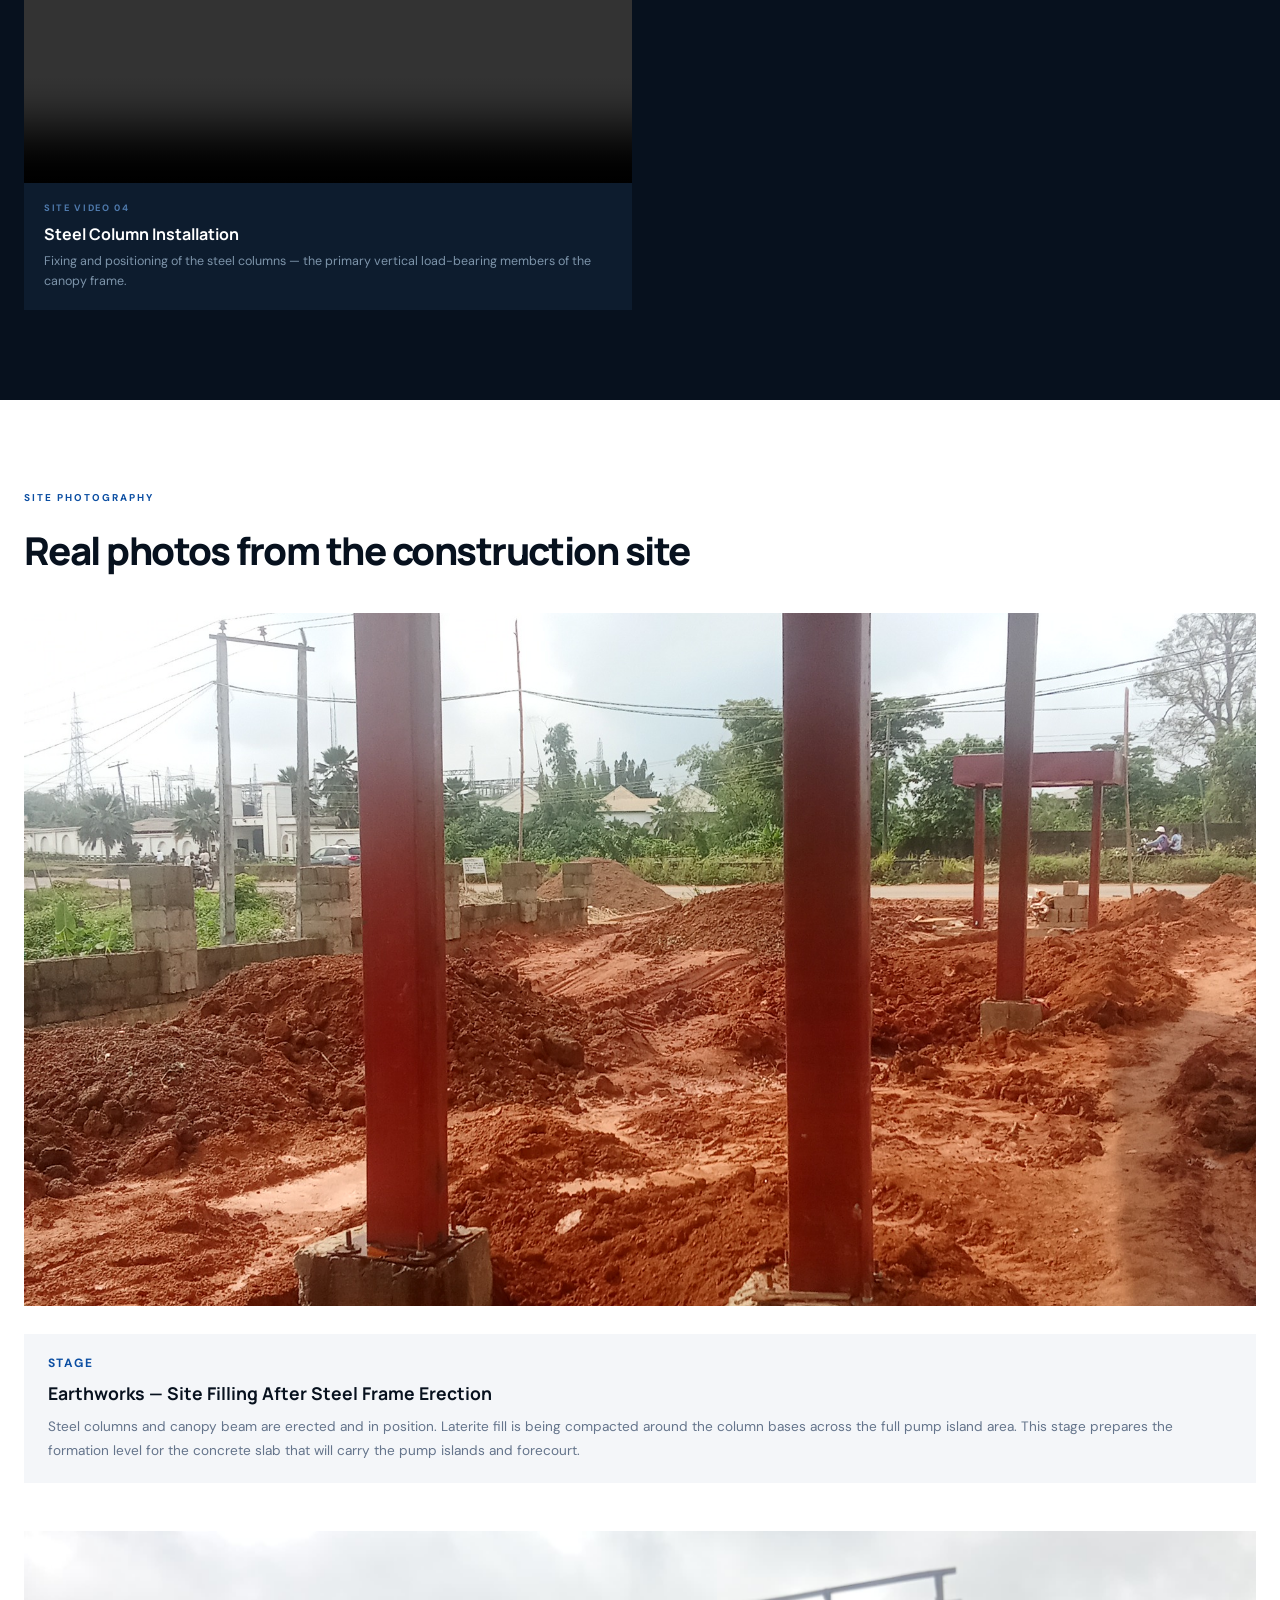
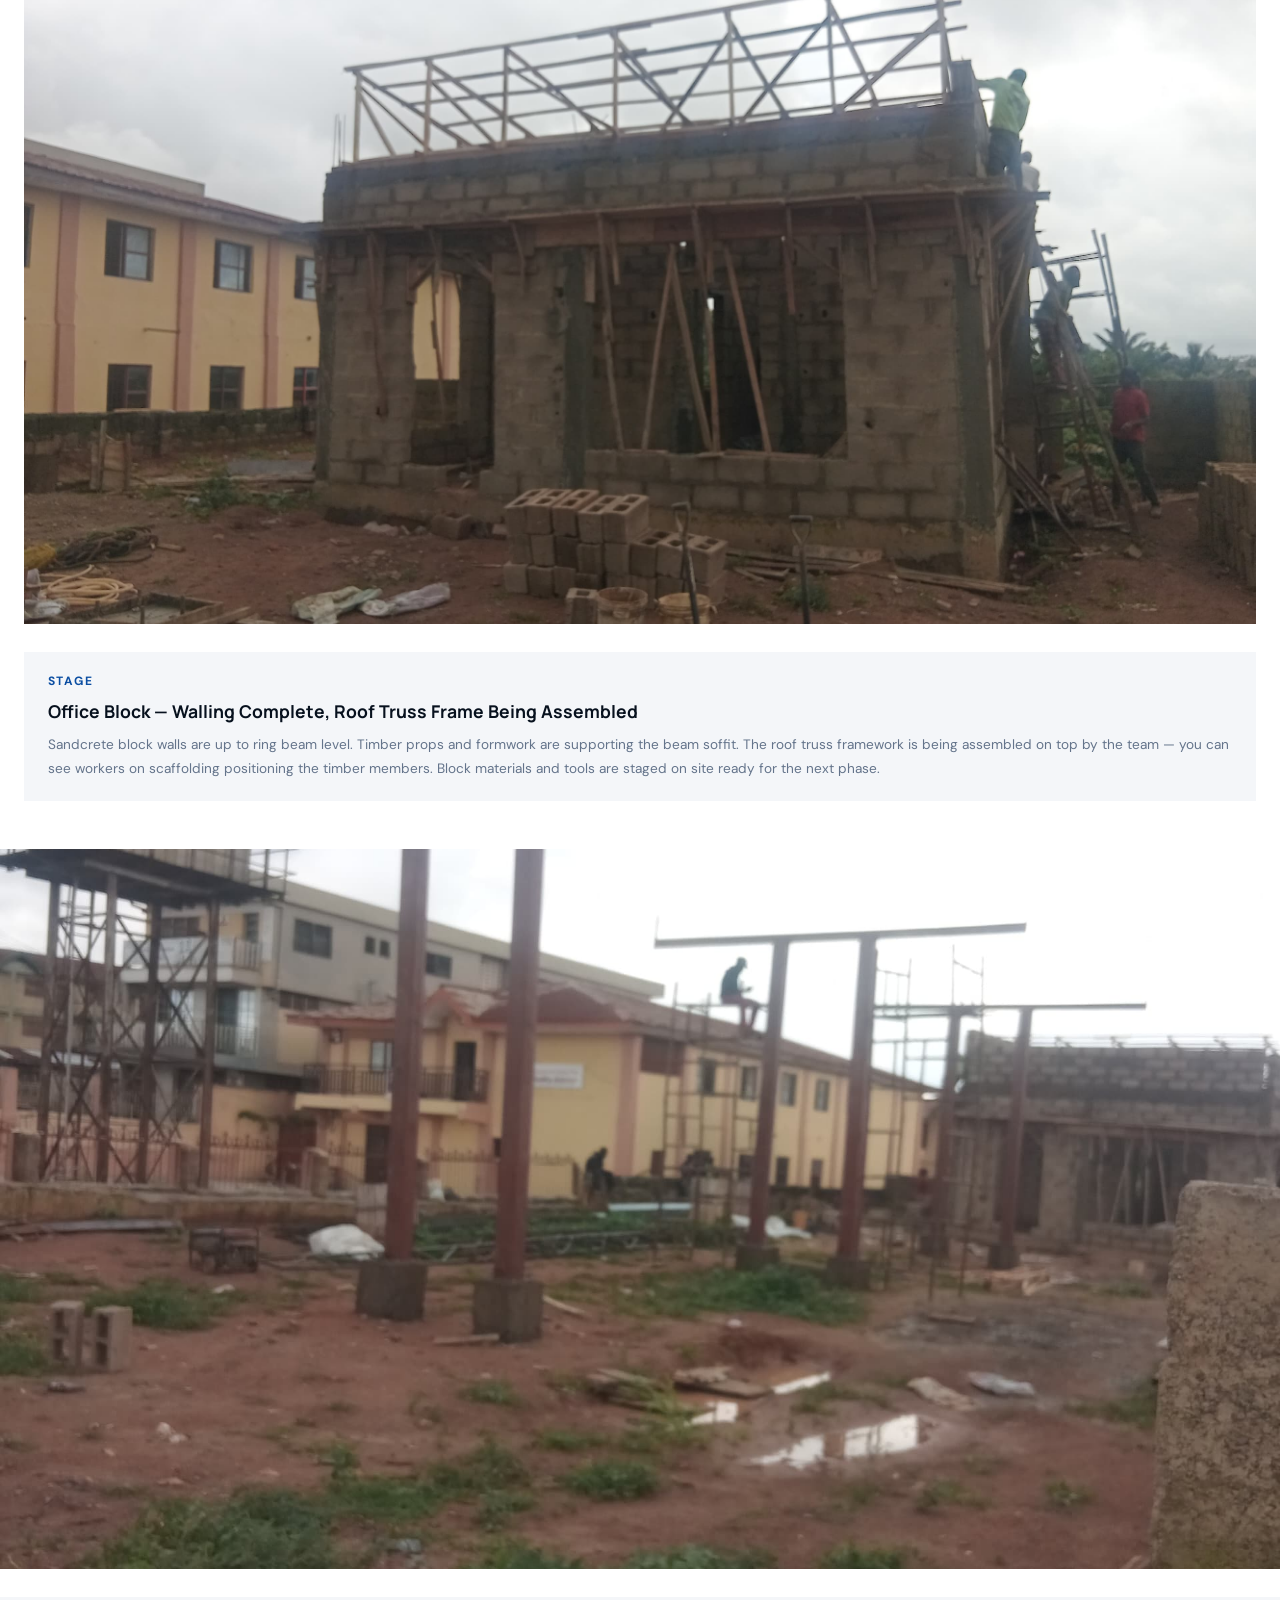
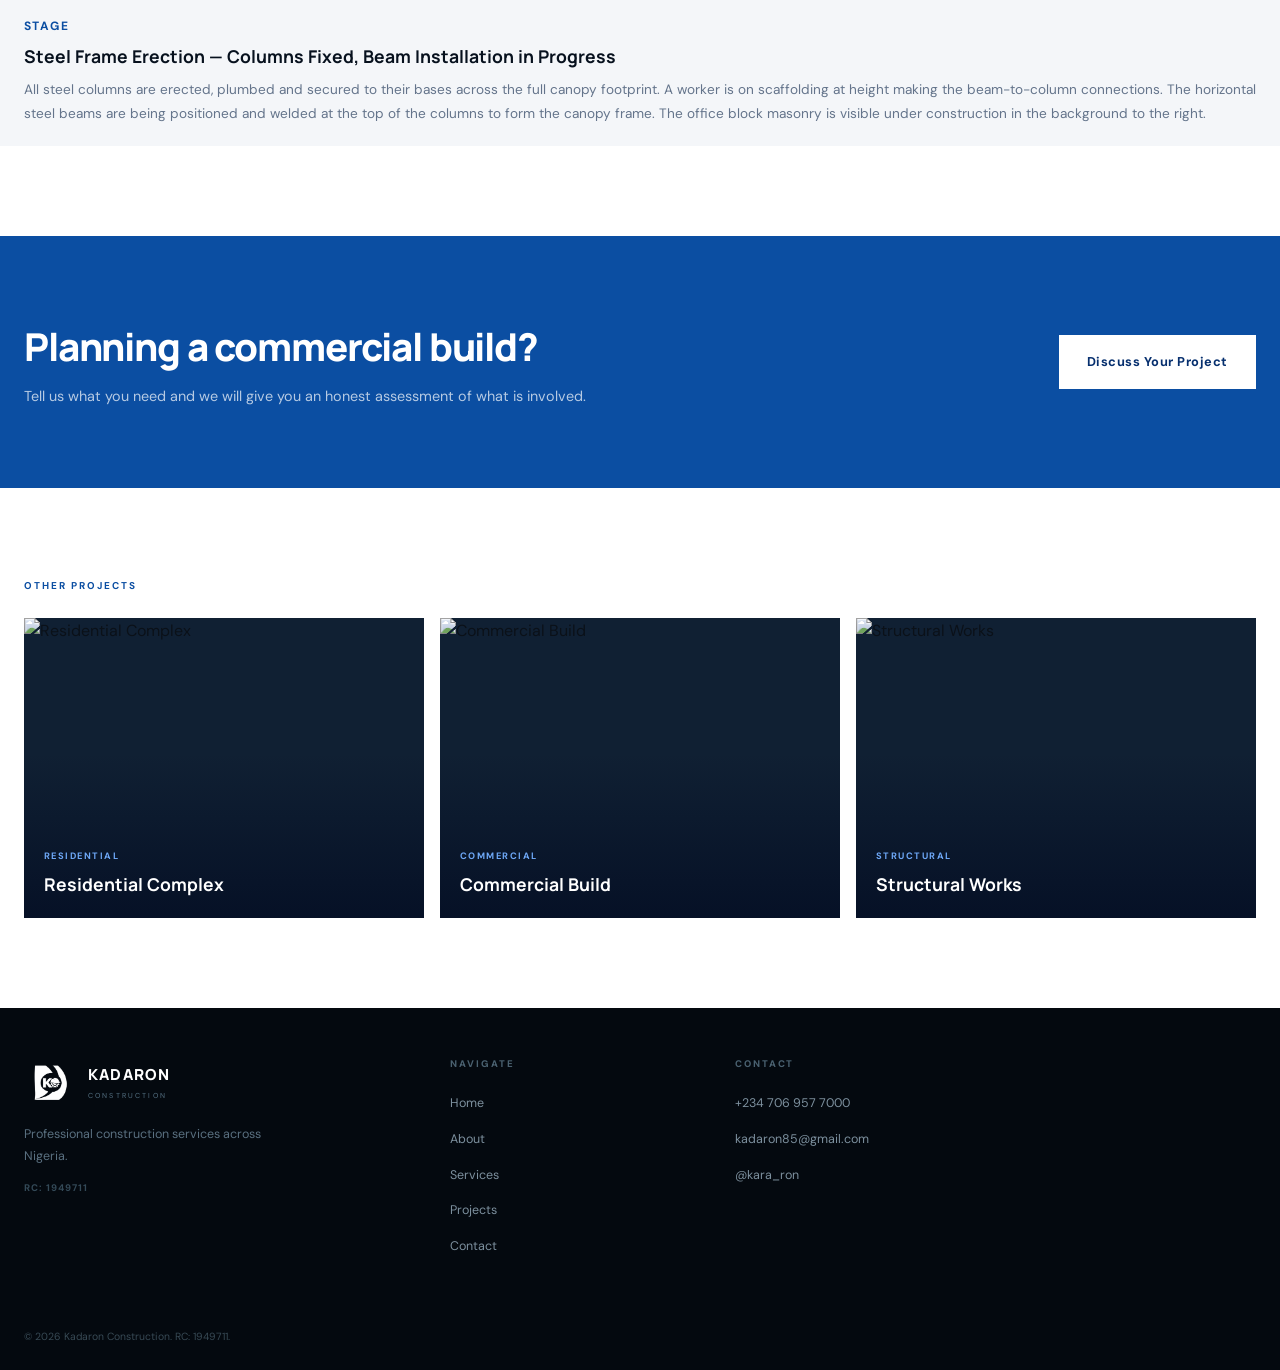
==== commit 976bcae9: "Add site photo: columns fixed, beam mounting in progress" ====
--- a/project-filling-station.html
+++ b/project-filling-station.html
@@ -255,6 +255,21 @@
         </div>
       </div>
       </div>
+        <!-- STEEL FRAME PHOTO -->
+        <div class="proj-gallery" style="margin-top:48px">
+          <div class="proj-gallery__main">
+            <img src="assets/images/filling-station-steelframe.jpg"
+                 alt="Filling station — all columns erected, beam mounting in progress"
+                 loading="lazy"
+                 style="width:100%;aspect-ratio:16/9;object-fit:cover">
+          </div>
+          <div style="margin-top:16px;background:#f4f6f9;padding:20px 24px;">
+            <p style="font-size:.75rem;font-weight:700;letter-spacing:.12em;text-transform:uppercase;color:#0b4ea2;margin-bottom:6px">Stage</p>
+            <p style="font-family:'Manrope',sans-serif;font-size:1.1rem;font-weight:700;color:#07111e;margin-bottom:8px">Steel Frame Erection — Columns Fixed, Beam Installation in Progress</p>
+            <p style="font-size:.85rem;color:#64748b;line-height:1.75;margin:0">All steel columns are erected, plumbed and secured to their bases across the full canopy footprint. A worker is on scaffolding at height making the beam-to-column connections. The horizontal steel beams are being positioned and welded at the top of the columns to form the canopy frame. The office block masonry is visible under construction in the background to the right.</p>
+          </div>
+        </div>
+
     </div>
   </section>
 
